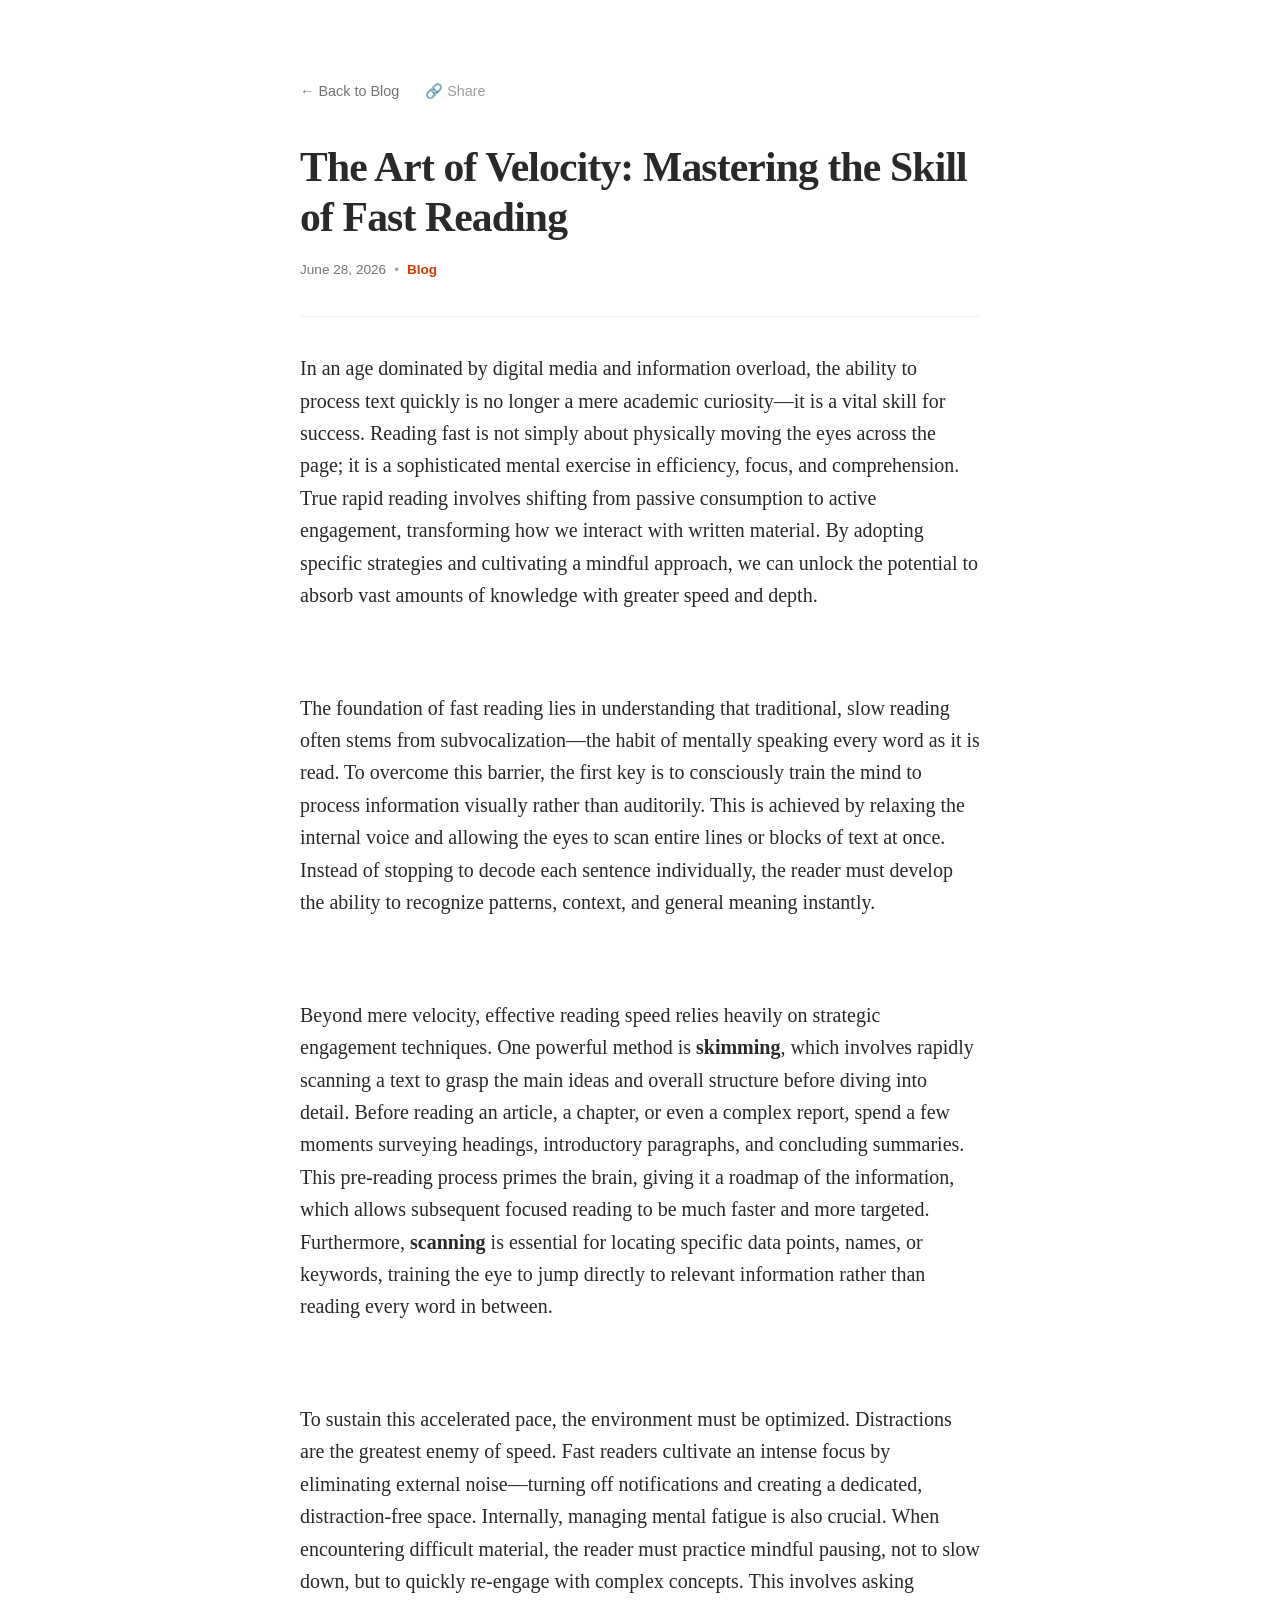
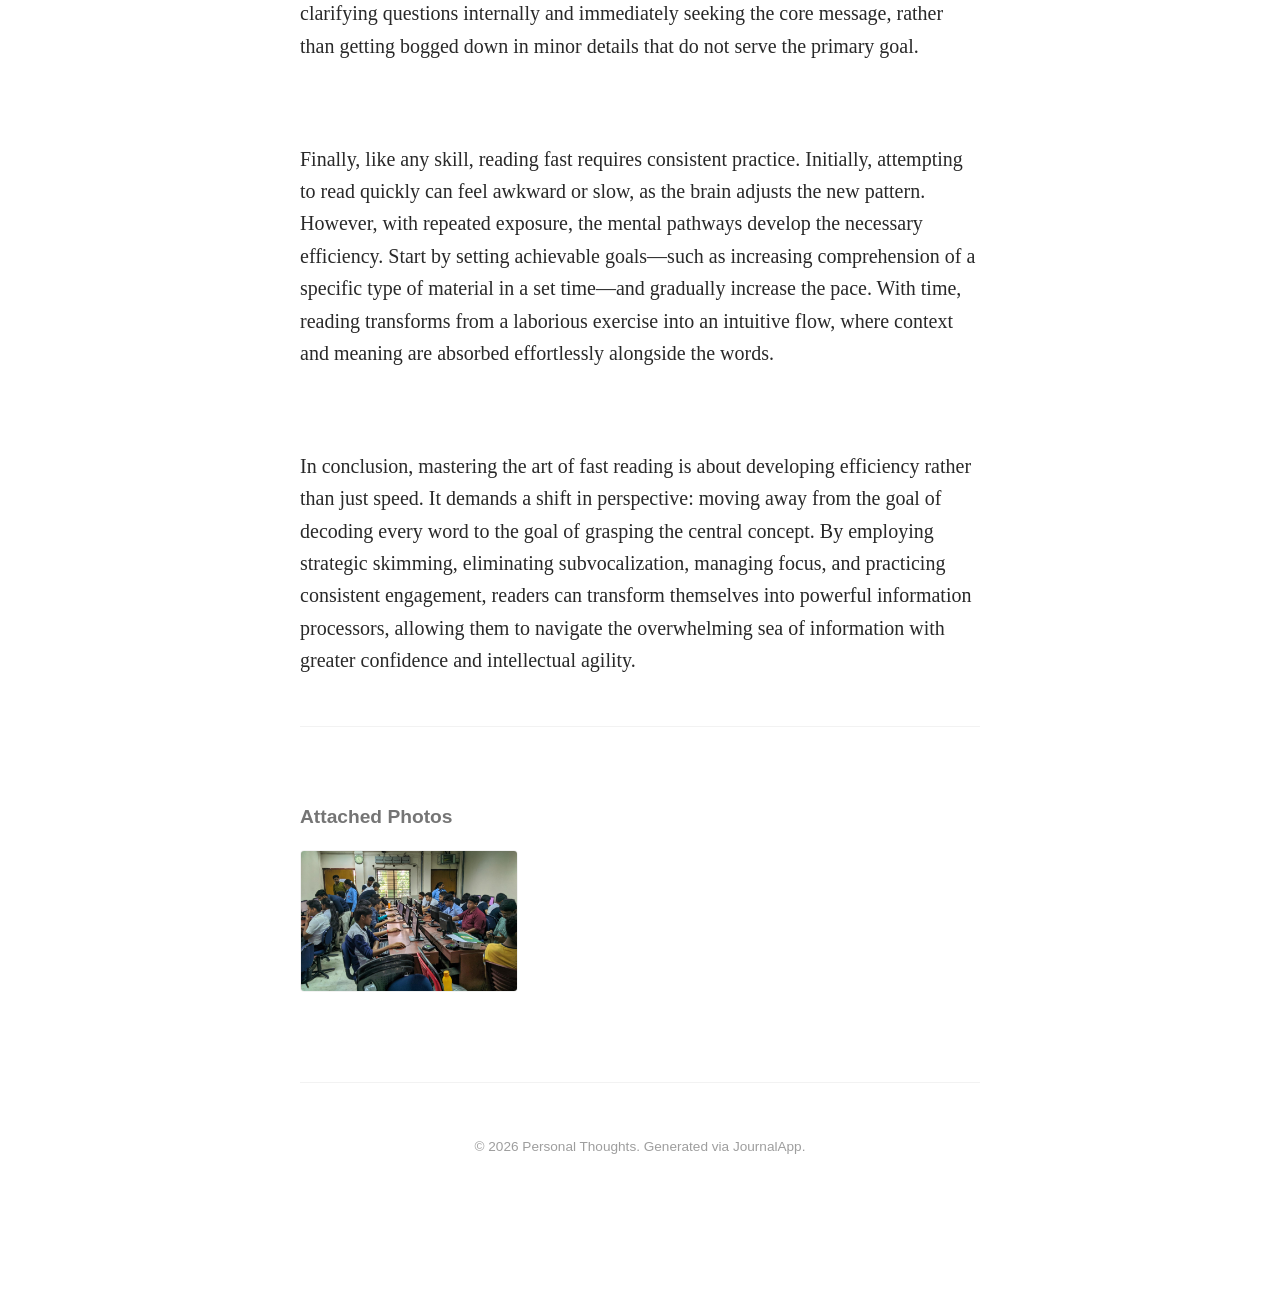
==== posts/post_77d153b5-5b8a-4fb1-9ad9-bec341f481f5.html @ a7e391b9 "Publish static file posts/post_77d153b5-5b8a-4fb1-9ad9-bec341f481f5.html via JournalApp" ====
<!DOCTYPE html>
<html lang="en">
<head>
    <meta charset="utf-8">
    <meta name="viewport" content="width=device-width, initial-scale=1.0">
    <title>The Art of Velocity: Mastering the Skill of Fast Reading - Personal Thoughts</title>
    <link rel="preconnect" href="https://fonts.googleapis.com">
    <link rel="preconnect" href="https://fonts.gstatic.com" crossorigin>
    <link href="https://fonts.googleapis.com/css2?family=Playfair+Display:ital,wght@0,400..900;1,400..900&family=Plus+Jakarta+Sans:ital,wght@0,200..800;1,200..800&display=swap" rel="stylesheet">
    <link rel="stylesheet" href="../style.css">
</head>
<body>
    <div class="nav-back">
        <a href="../index.html">← Back to Blog</a>
        <button class="share-btn" onclick="copyShareLink()" style="margin-left: 20px; background: none; border: none; color: var(--text-muted); cursor: pointer; font-size: 0.9rem;">🔗 Share</button>
    </div>

    <article class="post-detail">
        
        
        <header class="post-header">
            <h1 class="post-title-detail">The Art of Velocity: Mastering the Skill of Fast Reading</h1>
            <div class="post-meta">
                <span class="post-date">June 28, 2026</span>
                <span class="post-divider">•</span>
                <span class="post-category" style="color: #D83B01; font-weight: 600;">Blog</span>
                
            </div>
        </header>

        <section class="post-content">
            <p>In an age dominated by digital media and information overload, the ability to process text quickly is no longer a mere academic curiosity—it is a vital skill for success. Reading fast is not simply about physically moving the eyes across the page; it is a sophisticated mental exercise in efficiency, focus, and comprehension. True rapid reading involves shifting from passive consumption to active engagement, transforming how we interact with written material. By adopting specific strategies and cultivating a mindful approach, we can unlock the potential to absorb vast amounts of knowledge with greater speed and depth.</p><br><p>The foundation of fast reading lies in understanding that traditional, slow reading often stems from subvocalization—the habit of mentally speaking every word as it is read. To overcome this barrier, the first key is to consciously train the mind to process information visually rather than auditorily. This is achieved by relaxing the internal voice and allowing the eyes to scan entire lines or blocks of text at once. Instead of stopping to decode each sentence individually, the reader must develop the ability to recognize patterns, context, and general meaning instantly.</p><br><p>Beyond mere velocity, effective reading speed relies heavily on strategic engagement techniques. One powerful method is <strong>skimming</strong>, which involves rapidly scanning a text to grasp the main ideas and overall structure before diving into detail. Before reading an article, a chapter, or even a complex report, spend a few moments surveying headings, introductory paragraphs, and concluding summaries. This pre-reading process primes the brain, giving it a roadmap of the information, which allows subsequent focused reading to be much faster and more targeted. Furthermore, <strong>scanning</strong> is essential for locating specific data points, names, or keywords, training the eye to jump directly to relevant information rather than reading every word in between.</p><br><p>To sustain this accelerated pace, the environment must be optimized. Distractions are the greatest enemy of speed. Fast readers cultivate an intense focus by eliminating external noise—turning off notifications and creating a dedicated, distraction-free space. Internally, managing mental fatigue is also crucial. When encountering difficult material, the reader must practice mindful pausing, not to slow down, but to quickly re-engage with complex concepts. This involves asking clarifying questions internally and immediately seeking the core message, rather than getting bogged down in minor details that do not serve the primary goal.</p><br><p>Finally, like any skill, reading fast requires consistent practice. Initially, attempting to read quickly can feel awkward or slow, as the brain adjusts the new pattern. However, with repeated exposure, the mental pathways develop the necessary efficiency. Start by setting achievable goals—such as increasing comprehension of a specific type of material in a set time—and gradually increase the pace. With time, reading transforms from a laborious exercise into an intuitive flow, where context and meaning are absorbed effortlessly alongside the words.</p><br><p>In conclusion, mastering the art of fast reading is about developing efficiency rather than just speed. It demands a shift in perspective: moving away from the goal of decoding every word to the goal of grasping the central concept. By employing strategic skimming, eliminating subvocalization, managing focus, and practicing consistent engagement, readers can transform themselves into powerful information processors, allowing them to navigate the overwhelming sea of information with greater confidence and intellectual agility.</p>
            <div class="post-gallery"><h3>Attached Photos</h3><div class="gallery-grid"><a href="../media/moment_77d153b5-5b8a-4fb1-9ad9-bec341f481f5_20260628135357.jpg" target="_blank"><img src="../media/moment_77d153b5-5b8a-4fb1-9ad9-bec341f481f5_20260628135357.jpg" alt="Attached photo"></a></div></div>
        </section>
    </article>

    <footer>
        <p>&copy; 2026 Personal Thoughts. Generated via JournalApp.</p>
    </footer>

    <script>
        function copyShareLink() {
            navigator.clipboard.writeText(window.location.href);
            alert('Link copied to clipboard!');
        }
    </script>
</body>
</html>
---- style.css ----
/* premium simple blog styles (Medium-like) */
:root {
    --bg-color: #ffffff;
    --text-primary: #292929;
    --text-secondary: #757575;
    --text-muted: #9e9e9e;
    --border-color: #f2f2f2;
    --link-color: #1a1a1a;
    --font-sans: -apple-system, BlinkMacSystemFont, "Segoe UI", Roboto, Helvetica, Arial, sans-serif;
    --font-serif: Charter, Georgia, Cambria, "Times New Roman", Times, serif;
}

@media (prefers-color-scheme: dark) {
    :root {
        --bg-color: #121212;
        --text-primary: #e6e6e6;
        --text-secondary: #a0a0a0;
        --text-muted: #707070;
        --border-color: #242424;
        --link-color: #ffffff;
    }
}

body {
    background-color: var(--bg-color);
    color: var(--text-primary);
    font-family: var(--font-sans);
    line-height: 1.62;
    max-width: 680px;
    margin: 0 auto;
    padding: 80px 20px;
    -webkit-font-smoothing: antialiased;
}

.blog-header {
    margin-bottom: 50px;
    border-bottom: 1px solid var(--border-color);
    padding-bottom: 30px;
}

.blog-title {
    font-family: var(--font-serif);
    font-size: 2.5rem;
    font-weight: 700;
    margin-bottom: 8px;
    letter-spacing: -0.02em;
    color: var(--text-primary);
}

.blog-description {
    color: var(--text-secondary);
    font-size: 1.1rem;
    font-family: var(--font-sans);
}

.posts-list {
    display: flex;
    flex-direction: column;
    gap: 40px;
}

.post-item {
    border-bottom: 1px solid var(--border-color);
    padding-bottom: 40px;
}

.post-item:last-child {
    border-bottom: none;
}

.post-meta {
    font-size: 0.85rem;
    color: var(--text-secondary);
    margin-bottom: 10px;
    display: flex;
    align-items: center;
    gap: 8px;
}

.post-divider {
    color: var(--text-muted);
}

.post-title {
    font-family: var(--font-serif);
    font-size: 1.5rem;
    font-weight: 700;
    line-height: 1.25;
    margin-bottom: 10px;
    letter-spacing: -0.01em;
}

.post-title a {
    color: var(--link-color);
    text-decoration: none;
}

.post-title a:hover {
    color: var(--text-primary);
}

.post-snippet {
    color: var(--text-secondary);
    font-size: 0.95rem;
    line-height: 1.5;
}

/* Detail page styling */
.nav-back {
    margin-bottom: 40px;
    display: flex;
    align-items: center;
}

.nav-back a {
    color: var(--text-secondary);
    text-decoration: none;
    font-size: 0.9rem;
}

.nav-back a:hover {
    color: var(--text-primary);
}

.post-detail {
    margin-bottom: 60px;
}

.post-header {
    margin-bottom: 35px;
    border-bottom: 1px solid var(--border-color);
    padding-bottom: 25px;
}

.post-title-detail {
    font-family: var(--font-serif);
    font-size: 2.6rem;
    line-height: 1.2;
    margin-bottom: 16px;
    font-weight: 700;
    letter-spacing: -0.02em;
}

.post-content {
    font-family: var(--font-serif);
    font-size: 1.25rem;
    line-height: 1.62;
    color: var(--text-primary);
}

.post-content p {
    margin-bottom: 28px;
}

.post-content h1, .post-content h2, .post-content h3 {
    font-family: var(--font-sans);
    color: var(--text-primary);
    margin: 48px 0 20px 0;
    font-weight: 700;
    line-height: 1.3;
}

.post-content h1 { font-size: 1.75rem; letter-spacing: -0.015em; }
.post-content h2 { font-size: 1.5rem; letter-spacing: -0.01em; }
.post-content h3 { font-size: 1.2rem; }

.post-content blockquote {
    border-left: 3px solid var(--text-primary);
    padding-left: 20px;
    margin: 32px 0;
    font-style: italic;
    color: var(--text-secondary);
    font-size: 1.3rem;
}

.post-content ul, .post-content ol {
    margin: 0 0 28px 24px;
    font-size: 1.15rem;
}

.post-content li {
    margin-bottom: 10px;
}

.post-content pre {
    background-color: #fafafa;
    border: 1px solid var(--border-color);
    padding: 18px;
    border-radius: 4px;
    overflow-x: auto;
    font-family: monospace;
    font-size: 0.9rem;
    margin-bottom: 28px;
}

@media (prefers-color-scheme: dark) {
    .post-content pre {
        background-color: #1a1a1a;
    }
}

.post-content hr {
    border: 0;
    height: 1px;
    background-color: var(--border-color);
    margin: 48px 0;
}

/* Footer style */
footer {
    border-top: 1px solid var(--border-color);
    padding: 40px 0;
    text-align: center;
    color: var(--text-muted);
    font-size: 0.85rem;
    margin-top: 80px;
}

.no-posts {
    text-align: center;
    padding: 50px;
    color: var(--text-secondary);
    font-size: 1rem;
    border: 1px dashed var(--border-color);
    border-radius: 6px;
}

/* Gallery styles */
.post-gallery {
    margin-top: 50px;
    border-top: 1px solid var(--border-color);
    padding-top: 30px;
}

.post-gallery h3 {
    font-family: var(--font-sans);
    font-size: 1.2rem;
    margin-bottom: 20px;
    color: var(--text-secondary);
}

.gallery-grid {
    display: grid;
    grid-template-columns: repeat(auto-fill, minmax(180px, 1fr));
    gap: 16px;
}

.gallery-grid img {
    width: 100%;
    height: 140px;
    object-fit: cover;
    border-radius: 4px;
    border: 1px solid var(--border-color);
    cursor: pointer;
    transition: opacity 0.2s ease;
}

.gallery-grid img:hover {
    opacity: 0.85;
}
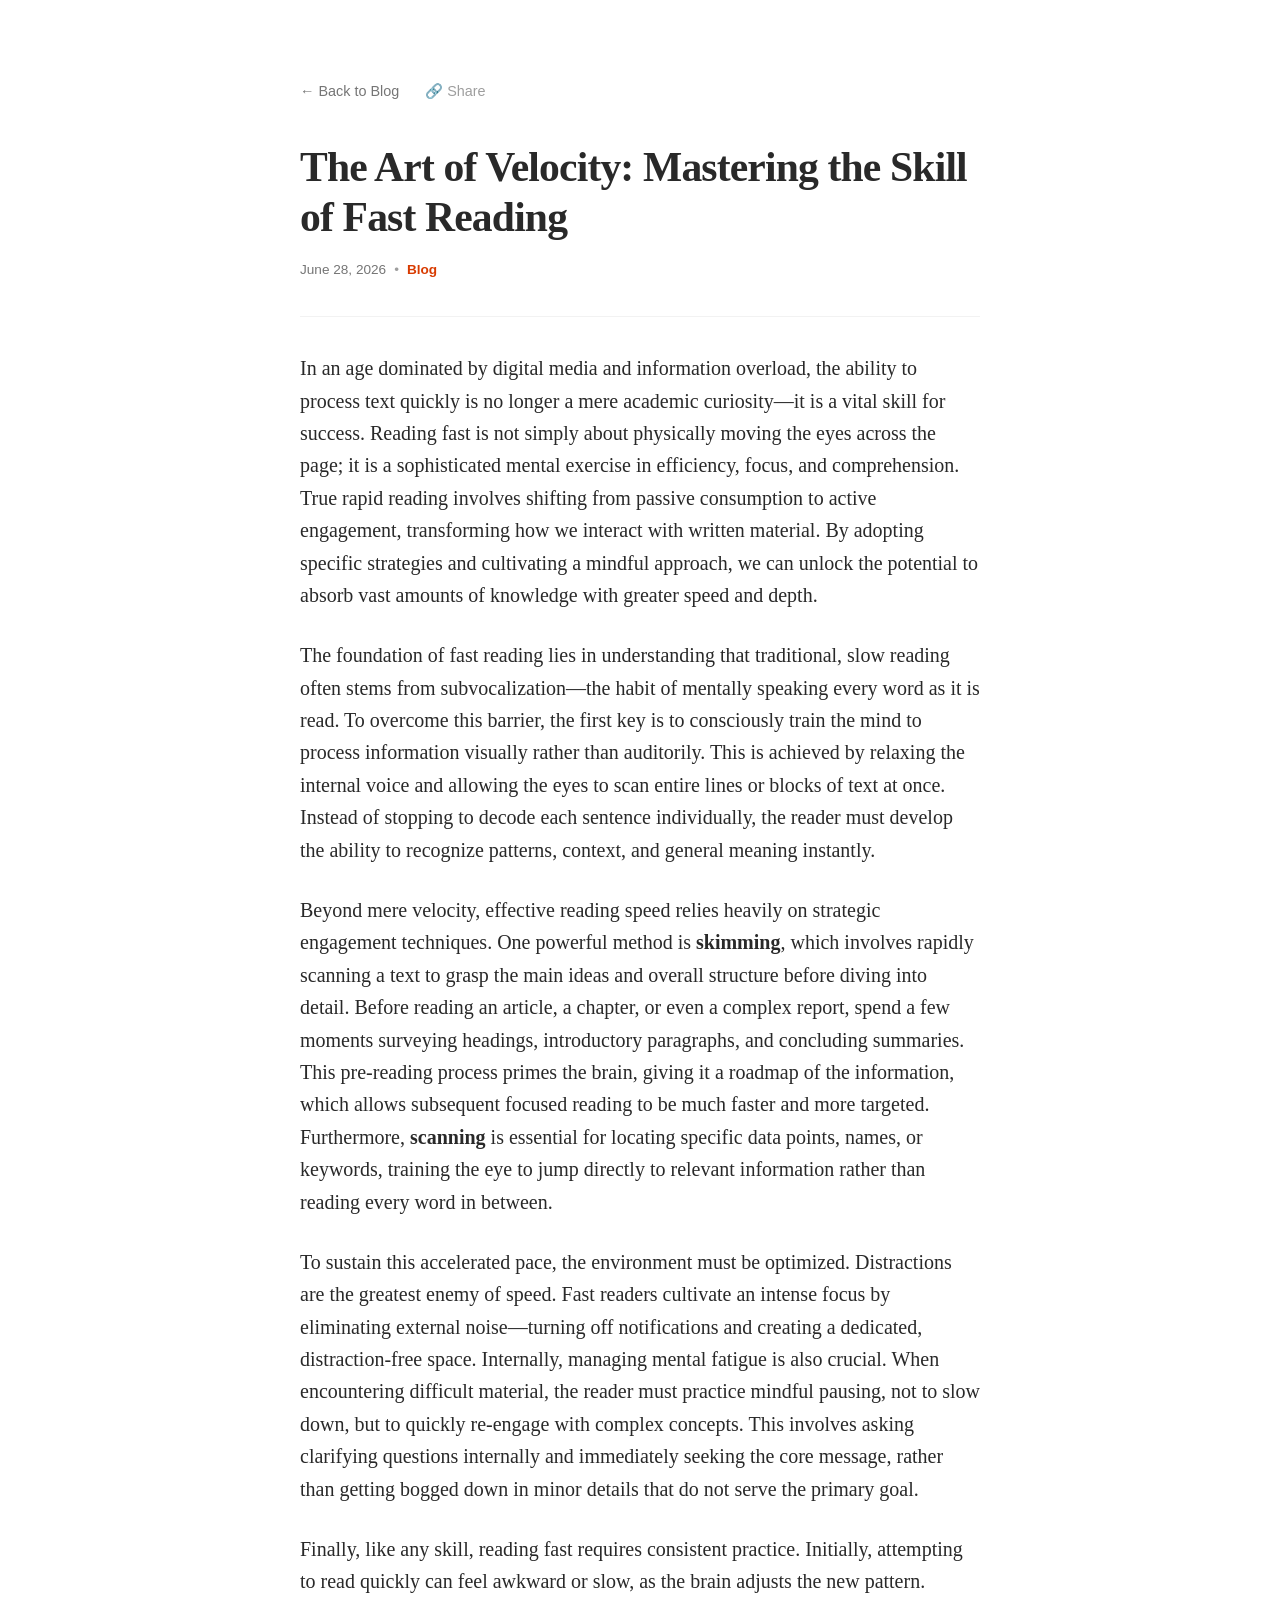
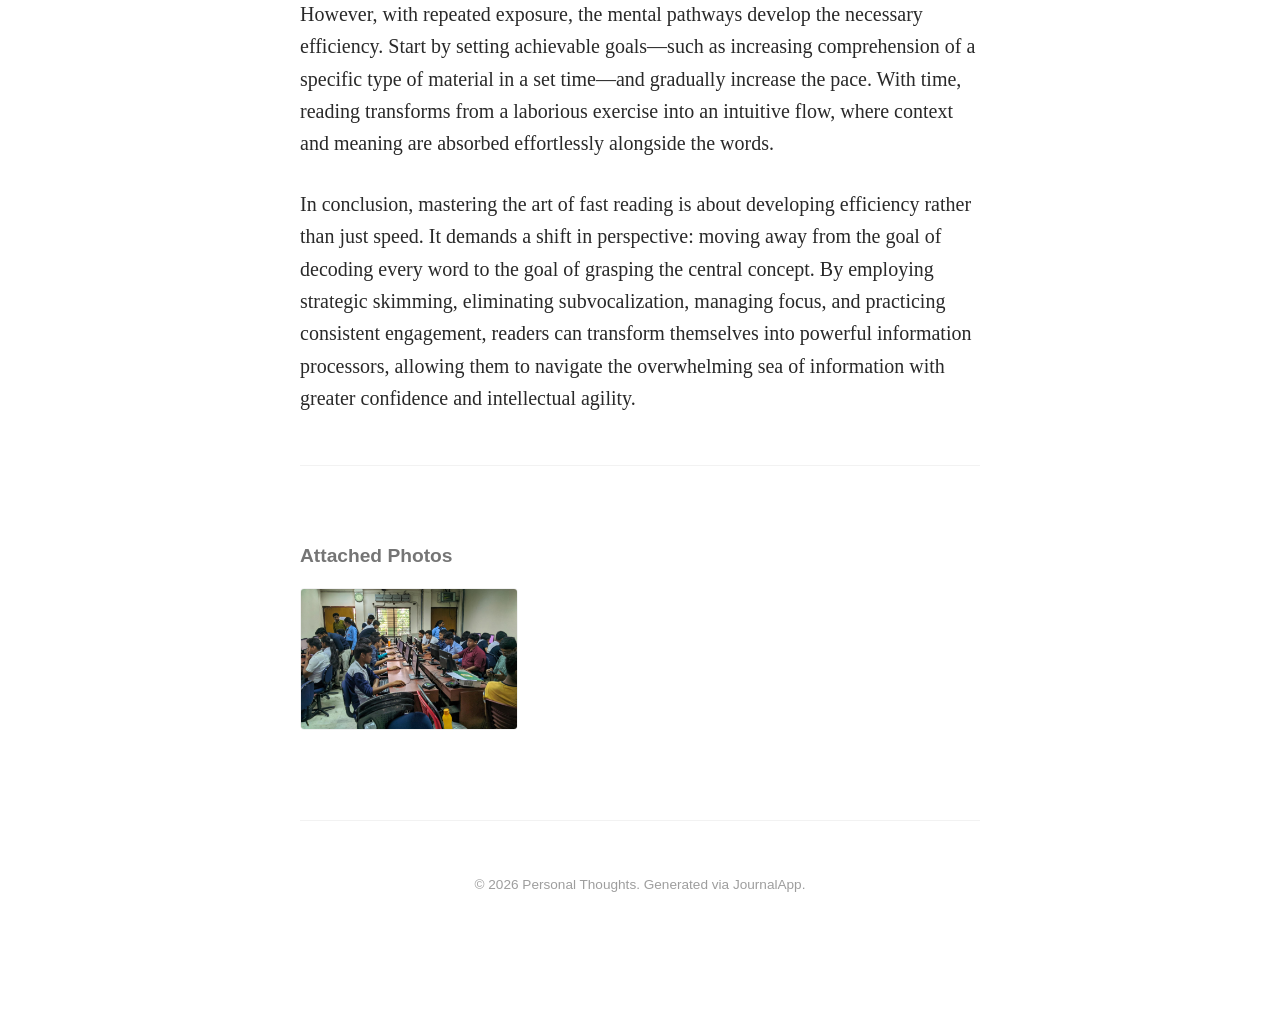
==== commit 3cfe2db9: "Publish static file posts/post_77d153b5-5b8a-4fb1-9ad9-bec341f481f5.html via JournalApp" ====
--- a/posts/post_77d153b5-5b8a-4fb1-9ad9-bec341f481f5.html
+++ b/posts/post_77d153b5-5b8a-4fb1-9ad9-bec341f481f5.html
@@ -29,7 +29,7 @@
         </header>
 
         <section class="post-content">
-            <p>In an age dominated by digital media and information overload, the ability to process text quickly is no longer a mere academic curiosity—it is a vital skill for success. Reading fast is not simply about physically moving the eyes across the page; it is a sophisticated mental exercise in efficiency, focus, and comprehension. True rapid reading involves shifting from passive consumption to active engagement, transforming how we interact with written material. By adopting specific strategies and cultivating a mindful approach, we can unlock the potential to absorb vast amounts of knowledge with greater speed and depth.</p><br><p>The foundation of fast reading lies in understanding that traditional, slow reading often stems from subvocalization—the habit of mentally speaking every word as it is read. To overcome this barrier, the first key is to consciously train the mind to process information visually rather than auditorily. This is achieved by relaxing the internal voice and allowing the eyes to scan entire lines or blocks of text at once. Instead of stopping to decode each sentence individually, the reader must develop the ability to recognize patterns, context, and general meaning instantly.</p><br><p>Beyond mere velocity, effective reading speed relies heavily on strategic engagement techniques. One powerful method is <strong>skimming</strong>, which involves rapidly scanning a text to grasp the main ideas and overall structure before diving into detail. Before reading an article, a chapter, or even a complex report, spend a few moments surveying headings, introductory paragraphs, and concluding summaries. This pre-reading process primes the brain, giving it a roadmap of the information, which allows subsequent focused reading to be much faster and more targeted. Furthermore, <strong>scanning</strong> is essential for locating specific data points, names, or keywords, training the eye to jump directly to relevant information rather than reading every word in between.</p><br><p>To sustain this accelerated pace, the environment must be optimized. Distractions are the greatest enemy of speed. Fast readers cultivate an intense focus by eliminating external noise—turning off notifications and creating a dedicated, distraction-free space. Internally, managing mental fatigue is also crucial. When encountering difficult material, the reader must practice mindful pausing, not to slow down, but to quickly re-engage with complex concepts. This involves asking clarifying questions internally and immediately seeking the core message, rather than getting bogged down in minor details that do not serve the primary goal.</p><br><p>Finally, like any skill, reading fast requires consistent practice. Initially, attempting to read quickly can feel awkward or slow, as the brain adjusts the new pattern. However, with repeated exposure, the mental pathways develop the necessary efficiency. Start by setting achievable goals—such as increasing comprehension of a specific type of material in a set time—and gradually increase the pace. With time, reading transforms from a laborious exercise into an intuitive flow, where context and meaning are absorbed effortlessly alongside the words.</p><br><p>In conclusion, mastering the art of fast reading is about developing efficiency rather than just speed. It demands a shift in perspective: moving away from the goal of decoding every word to the goal of grasping the central concept. By employing strategic skimming, eliminating subvocalization, managing focus, and practicing consistent engagement, readers can transform themselves into powerful information processors, allowing them to navigate the overwhelming sea of information with greater confidence and intellectual agility.</p>
+            <p>In an age dominated by digital media and information overload, the ability to process text quickly is no longer a mere academic curiosity—it is a vital skill for success. Reading fast is not simply about physically moving the eyes across the page; it is a sophisticated mental exercise in efficiency, focus, and comprehension. True rapid reading involves shifting from passive consumption to active engagement, transforming how we interact with written material. By adopting specific strategies and cultivating a mindful approach, we can unlock the potential to absorb vast amounts of knowledge with greater speed and depth.</p><p>The foundation of fast reading lies in understanding that traditional, slow reading often stems from subvocalization—the habit of mentally speaking every word as it is read. To overcome this barrier, the first key is to consciously train the mind to process information visually rather than auditorily. This is achieved by relaxing the internal voice and allowing the eyes to scan entire lines or blocks of text at once. Instead of stopping to decode each sentence individually, the reader must develop the ability to recognize patterns, context, and general meaning instantly.</p><p>Beyond mere velocity, effective reading speed relies heavily on strategic engagement techniques. One powerful method is <strong>skimming</strong>, which involves rapidly scanning a text to grasp the main ideas and overall structure before diving into detail. Before reading an article, a chapter, or even a complex report, spend a few moments surveying headings, introductory paragraphs, and concluding summaries. This pre-reading process primes the brain, giving it a roadmap of the information, which allows subsequent focused reading to be much faster and more targeted. Furthermore, <strong>scanning</strong> is essential for locating specific data points, names, or keywords, training the eye to jump directly to relevant information rather than reading every word in between.</p><p>To sustain this accelerated pace, the environment must be optimized. Distractions are the greatest enemy of speed. Fast readers cultivate an intense focus by eliminating external noise—turning off notifications and creating a dedicated, distraction-free space. Internally, managing mental fatigue is also crucial. When encountering difficult material, the reader must practice mindful pausing, not to slow down, but to quickly re-engage with complex concepts. This involves asking clarifying questions internally and immediately seeking the core message, rather than getting bogged down in minor details that do not serve the primary goal.</p><p>Finally, like any skill, reading fast requires consistent practice. Initially, attempting to read quickly can feel awkward or slow, as the brain adjusts the new pattern. However, with repeated exposure, the mental pathways develop the necessary efficiency. Start by setting achievable goals—such as increasing comprehension of a specific type of material in a set time—and gradually increase the pace. With time, reading transforms from a laborious exercise into an intuitive flow, where context and meaning are absorbed effortlessly alongside the words.</p><p>In conclusion, mastering the art of fast reading is about developing efficiency rather than just speed. It demands a shift in perspective: moving away from the goal of decoding every word to the goal of grasping the central concept. By employing strategic skimming, eliminating subvocalization, managing focus, and practicing consistent engagement, readers can transform themselves into powerful information processors, allowing them to navigate the overwhelming sea of information with greater confidence and intellectual agility.</p>
             <div class="post-gallery"><h3>Attached Photos</h3><div class="gallery-grid"><a href="../media/moment_77d153b5-5b8a-4fb1-9ad9-bec341f481f5_20260628135357.jpg" target="_blank"><img src="../media/moment_77d153b5-5b8a-4fb1-9ad9-bec341f481f5_20260628135357.jpg" alt="Attached photo"></a></div></div>
         </section>
     </article>
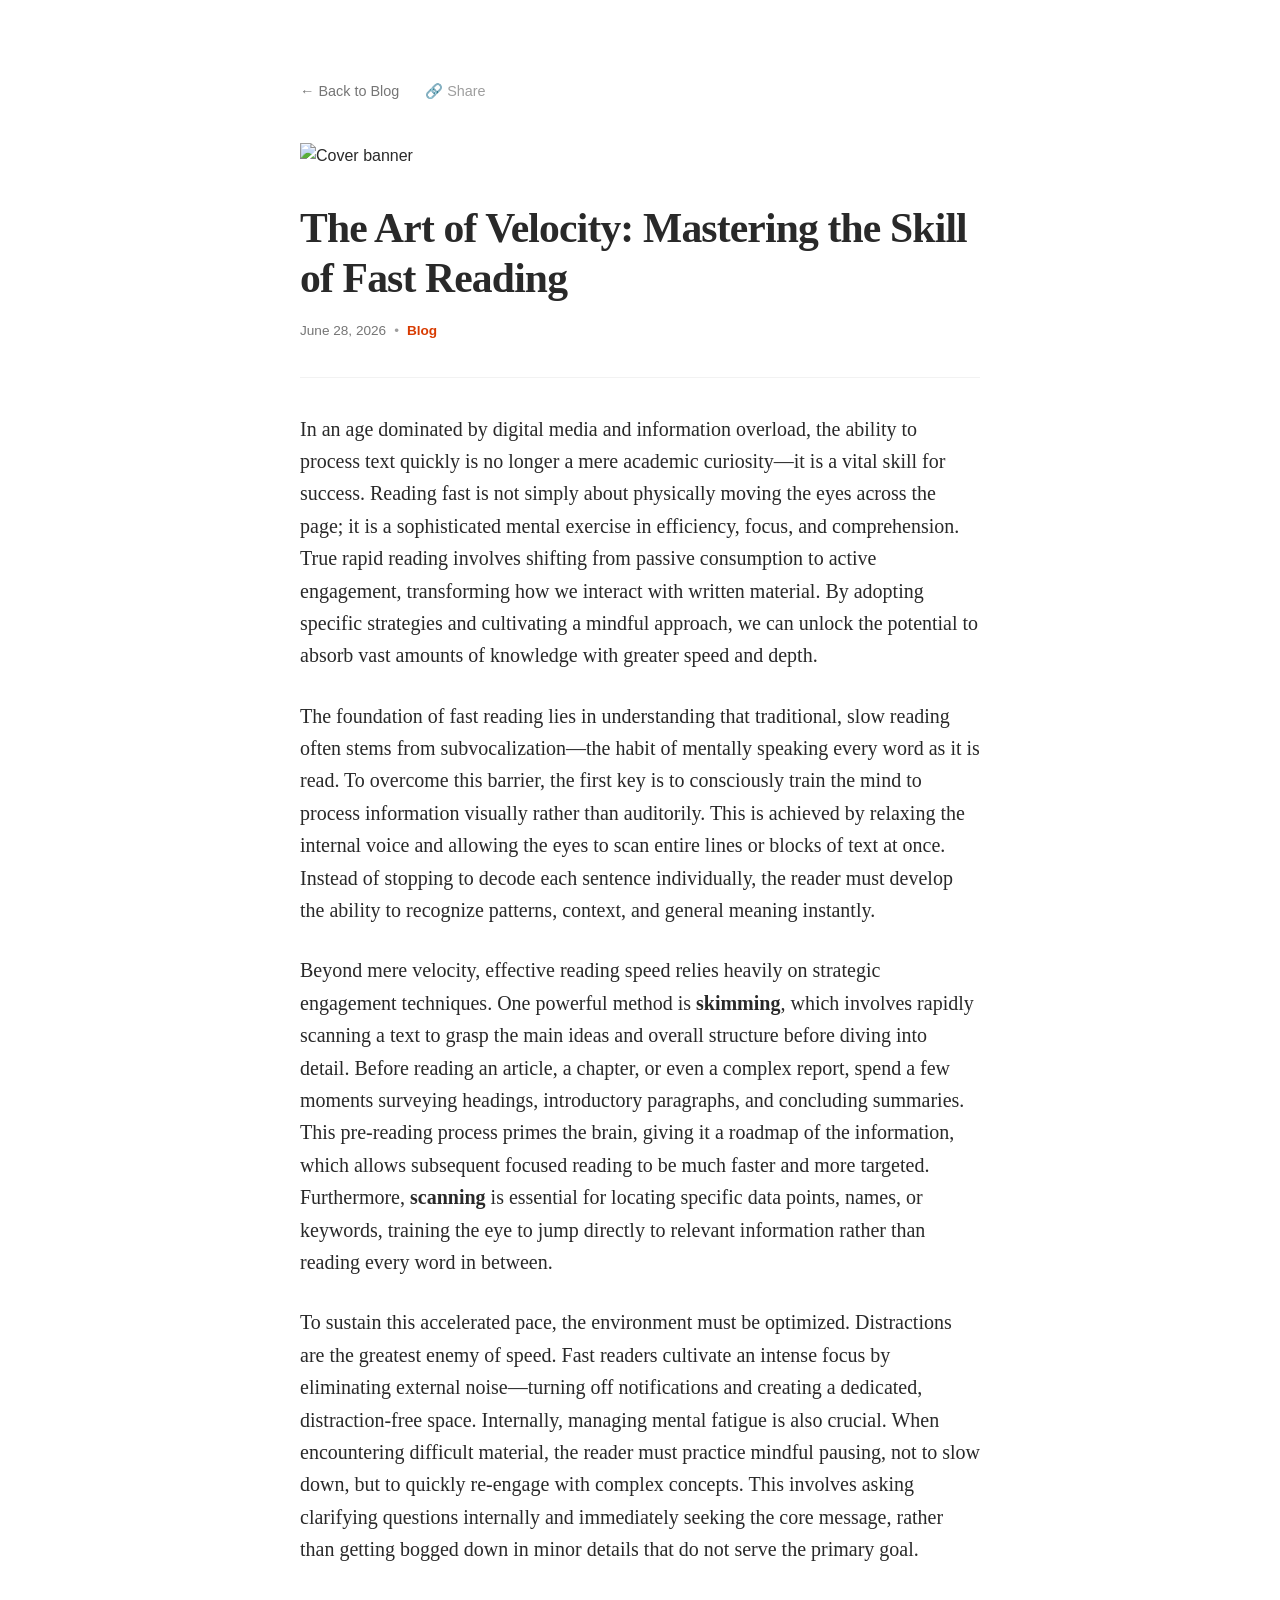
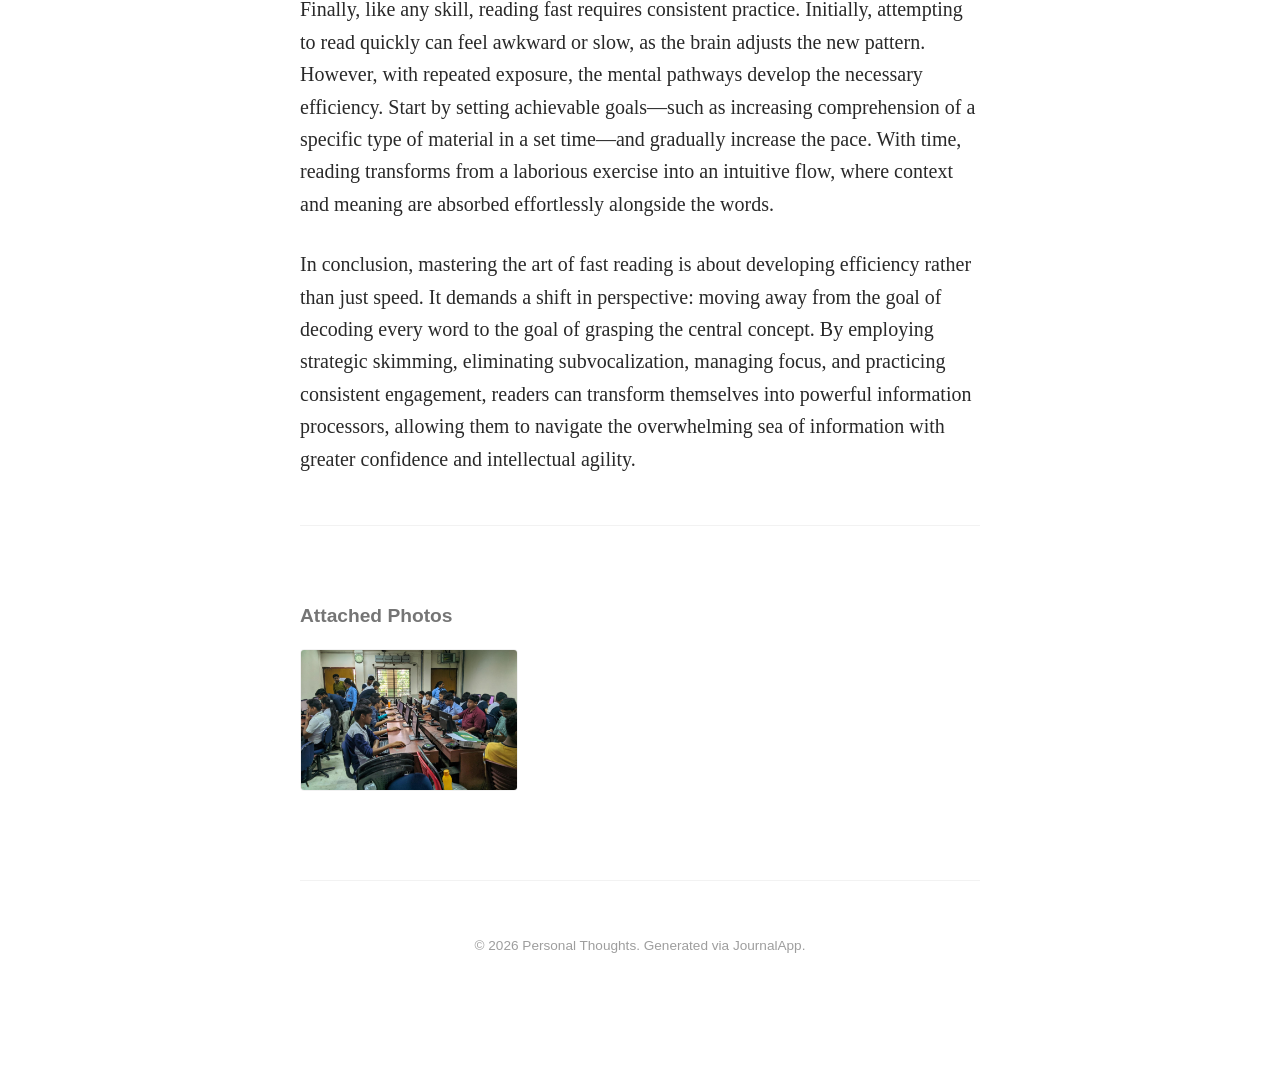
==== commit 7e495a2f: "Publish static file posts/post_77d153b5-5b8a-4fb1-9ad9-bec341f481f5.html via JournalApp" ====
--- a/posts/post_77d153b5-5b8a-4fb1-9ad9-bec341f481f5.html
+++ b/posts/post_77d153b5-5b8a-4fb1-9ad9-bec341f481f5.html
@@ -16,7 +16,7 @@
     </div>
 
     <article class="post-detail">
-        
+        <div class="cover-container"><img class="cover-img" src="https://picsum.photos/seed/77d153b5-5b8a-4fb1-9ad9-bec341f481f5/1200/600" alt="Cover banner"></div>
         
         <header class="post-header">
             <h1 class="post-title-detail">The Art of Velocity: Mastering the Skill of Fast Reading</h1>
--- a/style.css
+++ b/style.css
@@ -62,6 +62,11 @@
 .post-item {
     border-bottom: 1px solid var(--border-color);
     padding-bottom: 40px;
+    transition: transform 0.2s ease, opacity 0.2s ease;
+}
+
+.post-item:hover {
+    opacity: 0.85;
 }
 
 .post-item:last-child {
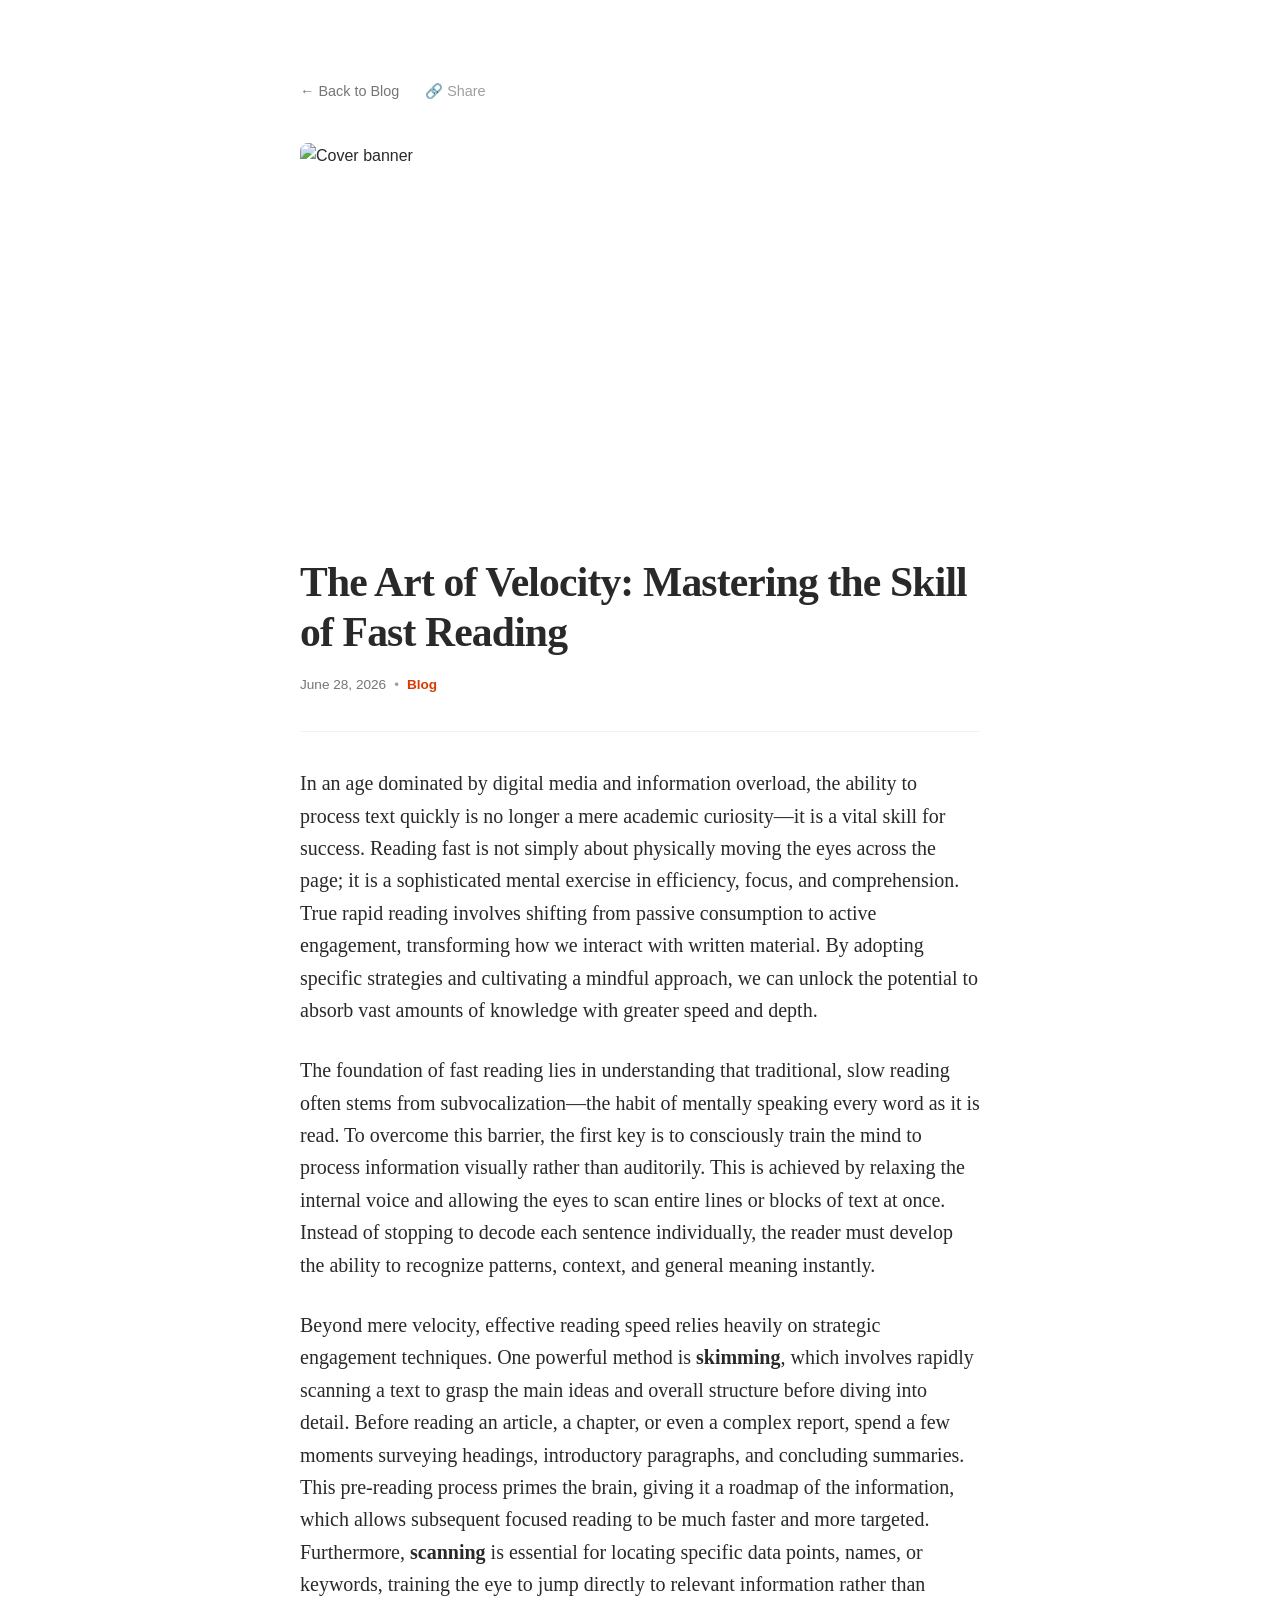
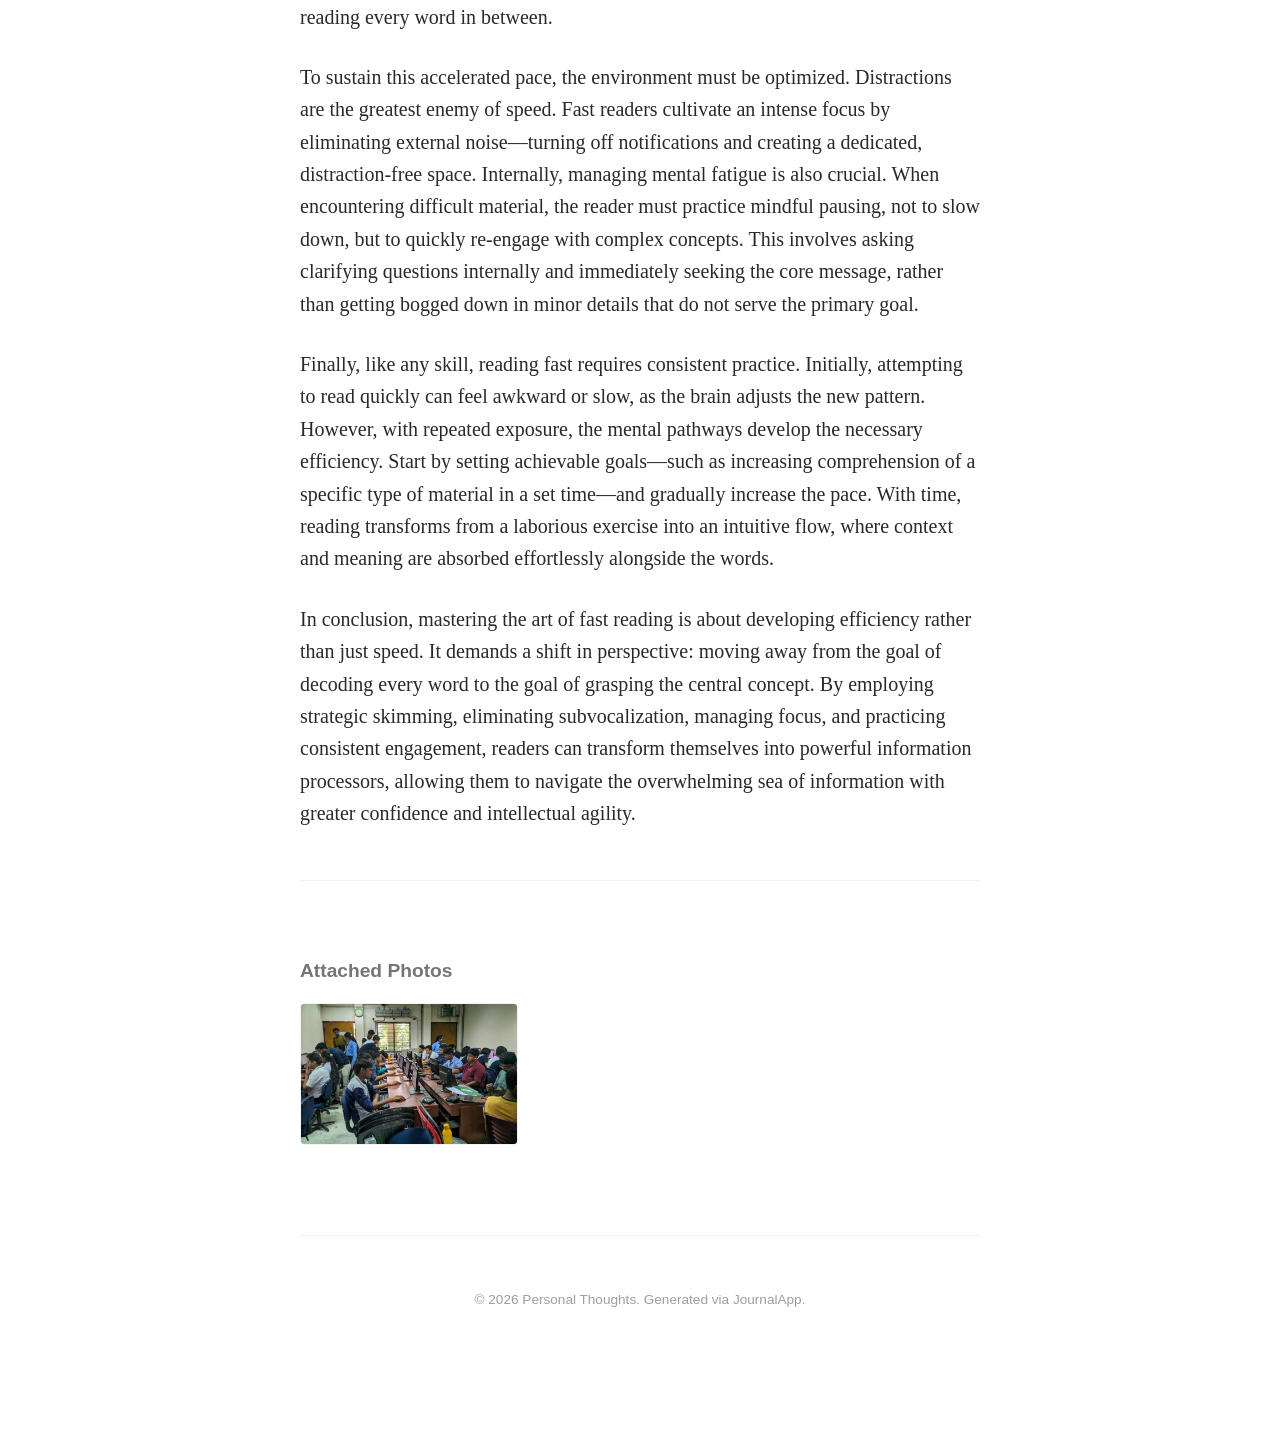
==== commit ca7d8de7: "Publish static file posts/post_77d153b5-5b8a-4fb1-9ad9-bec341f481f5.html via JournalApp" ====
--- a/posts/post_77d153b5-5b8a-4fb1-9ad9-bec341f481f5.html
+++ b/posts/post_77d153b5-5b8a-4fb1-9ad9-bec341f481f5.html
@@ -30,7 +30,7 @@
 
         <section class="post-content">
             <p>In an age dominated by digital media and information overload, the ability to process text quickly is no longer a mere academic curiosity—it is a vital skill for success. Reading fast is not simply about physically moving the eyes across the page; it is a sophisticated mental exercise in efficiency, focus, and comprehension. True rapid reading involves shifting from passive consumption to active engagement, transforming how we interact with written material. By adopting specific strategies and cultivating a mindful approach, we can unlock the potential to absorb vast amounts of knowledge with greater speed and depth.</p><p>The foundation of fast reading lies in understanding that traditional, slow reading often stems from subvocalization—the habit of mentally speaking every word as it is read. To overcome this barrier, the first key is to consciously train the mind to process information visually rather than auditorily. This is achieved by relaxing the internal voice and allowing the eyes to scan entire lines or blocks of text at once. Instead of stopping to decode each sentence individually, the reader must develop the ability to recognize patterns, context, and general meaning instantly.</p><p>Beyond mere velocity, effective reading speed relies heavily on strategic engagement techniques. One powerful method is <strong>skimming</strong>, which involves rapidly scanning a text to grasp the main ideas and overall structure before diving into detail. Before reading an article, a chapter, or even a complex report, spend a few moments surveying headings, introductory paragraphs, and concluding summaries. This pre-reading process primes the brain, giving it a roadmap of the information, which allows subsequent focused reading to be much faster and more targeted. Furthermore, <strong>scanning</strong> is essential for locating specific data points, names, or keywords, training the eye to jump directly to relevant information rather than reading every word in between.</p><p>To sustain this accelerated pace, the environment must be optimized. Distractions are the greatest enemy of speed. Fast readers cultivate an intense focus by eliminating external noise—turning off notifications and creating a dedicated, distraction-free space. Internally, managing mental fatigue is also crucial. When encountering difficult material, the reader must practice mindful pausing, not to slow down, but to quickly re-engage with complex concepts. This involves asking clarifying questions internally and immediately seeking the core message, rather than getting bogged down in minor details that do not serve the primary goal.</p><p>Finally, like any skill, reading fast requires consistent practice. Initially, attempting to read quickly can feel awkward or slow, as the brain adjusts the new pattern. However, with repeated exposure, the mental pathways develop the necessary efficiency. Start by setting achievable goals—such as increasing comprehension of a specific type of material in a set time—and gradually increase the pace. With time, reading transforms from a laborious exercise into an intuitive flow, where context and meaning are absorbed effortlessly alongside the words.</p><p>In conclusion, mastering the art of fast reading is about developing efficiency rather than just speed. It demands a shift in perspective: moving away from the goal of decoding every word to the goal of grasping the central concept. By employing strategic skimming, eliminating subvocalization, managing focus, and practicing consistent engagement, readers can transform themselves into powerful information processors, allowing them to navigate the overwhelming sea of information with greater confidence and intellectual agility.</p>
-            <div class="post-gallery"><h3>Attached Photos</h3><div class="gallery-grid"><a href="../media/moment_77d153b5-5b8a-4fb1-9ad9-bec341f481f5_20260628135357.jpg" target="_blank"><img src="../media/moment_77d153b5-5b8a-4fb1-9ad9-bec341f481f5_20260628135357.jpg" alt="Attached photo"></a></div></div>
+            <div class="post-gallery"><h3>Attached Photos</h3><div class="gallery-grid"><a href="javascript:void(0)" onclick="openLightbox('../media/moment_77d153b5-5b8a-4fb1-9ad9-bec341f481f5_20260628135357.jpg')"><img src="../media/moment_77d153b5-5b8a-4fb1-9ad9-bec341f481f5_20260628135357.jpg" alt="Attached photo"></a></div></div>
         </section>
     </article>
 
@@ -38,11 +38,35 @@
         <p>&copy; 2026 Personal Thoughts. Generated via JournalApp.</p>
     </footer>
 
+    <!-- Overlay Lightbox Container -->
+    <div id="lightbox" onclick="closeLightbox()" style="display: none; position: fixed; z-index: 9999; top: 0; left: 0; width: 100%; height: 100%; background: rgba(0,0,0,0.85); align-items: center; justify-content: center; opacity: 0; transition: opacity 0.25s ease; cursor: pointer;">
+        <img id="lightbox-img" src="" style="max-width: 90%; max-height: 90%; object-fit: contain; border-radius: 4px; box-shadow: 0 8px 32px rgba(0,0,0,0.5); transform: scale(0.95); transition: transform 0.25s ease;" alt="Enlarged photo">
+    </div>
+
     <script>
         function copyShareLink() {
             navigator.clipboard.writeText(window.location.href);
             alert('Link copied to clipboard!');
         }
+        function openLightbox(url) {
+            const lightbox = document.getElementById('lightbox');
+            const img = document.getElementById('lightbox-img');
+            img.src = url;
+            lightbox.style.display = 'flex';
+            setTimeout(() => {
+                lightbox.style.opacity = '1';
+                img.style.transform = 'scale(1)';
+            }, 10);
+        }
+        function closeLightbox() {
+            const lightbox = document.getElementById('lightbox');
+            const img = document.getElementById('lightbox-img');
+            lightbox.style.opacity = '0';
+            img.style.transform = 'scale(0.95)';
+            setTimeout(() => {
+                lightbox.style.display = 'none';
+            }, 250);
+        }
     </script>
 </body>
 </html>
--- a/style.css
+++ b/style.css
@@ -111,6 +111,20 @@
 }
 
 /* Detail page styling */
+.cover-container {
+    width: 100%;
+    margin-bottom: 35px;
+    border-radius: 8px;
+    overflow: hidden;
+}
+
+.cover-img {
+    width: 100%;
+    height: 380px;
+    object-fit: cover;
+    display: block;
+}
+
 .nav-back {
     margin-bottom: 40px;
     display: flex;
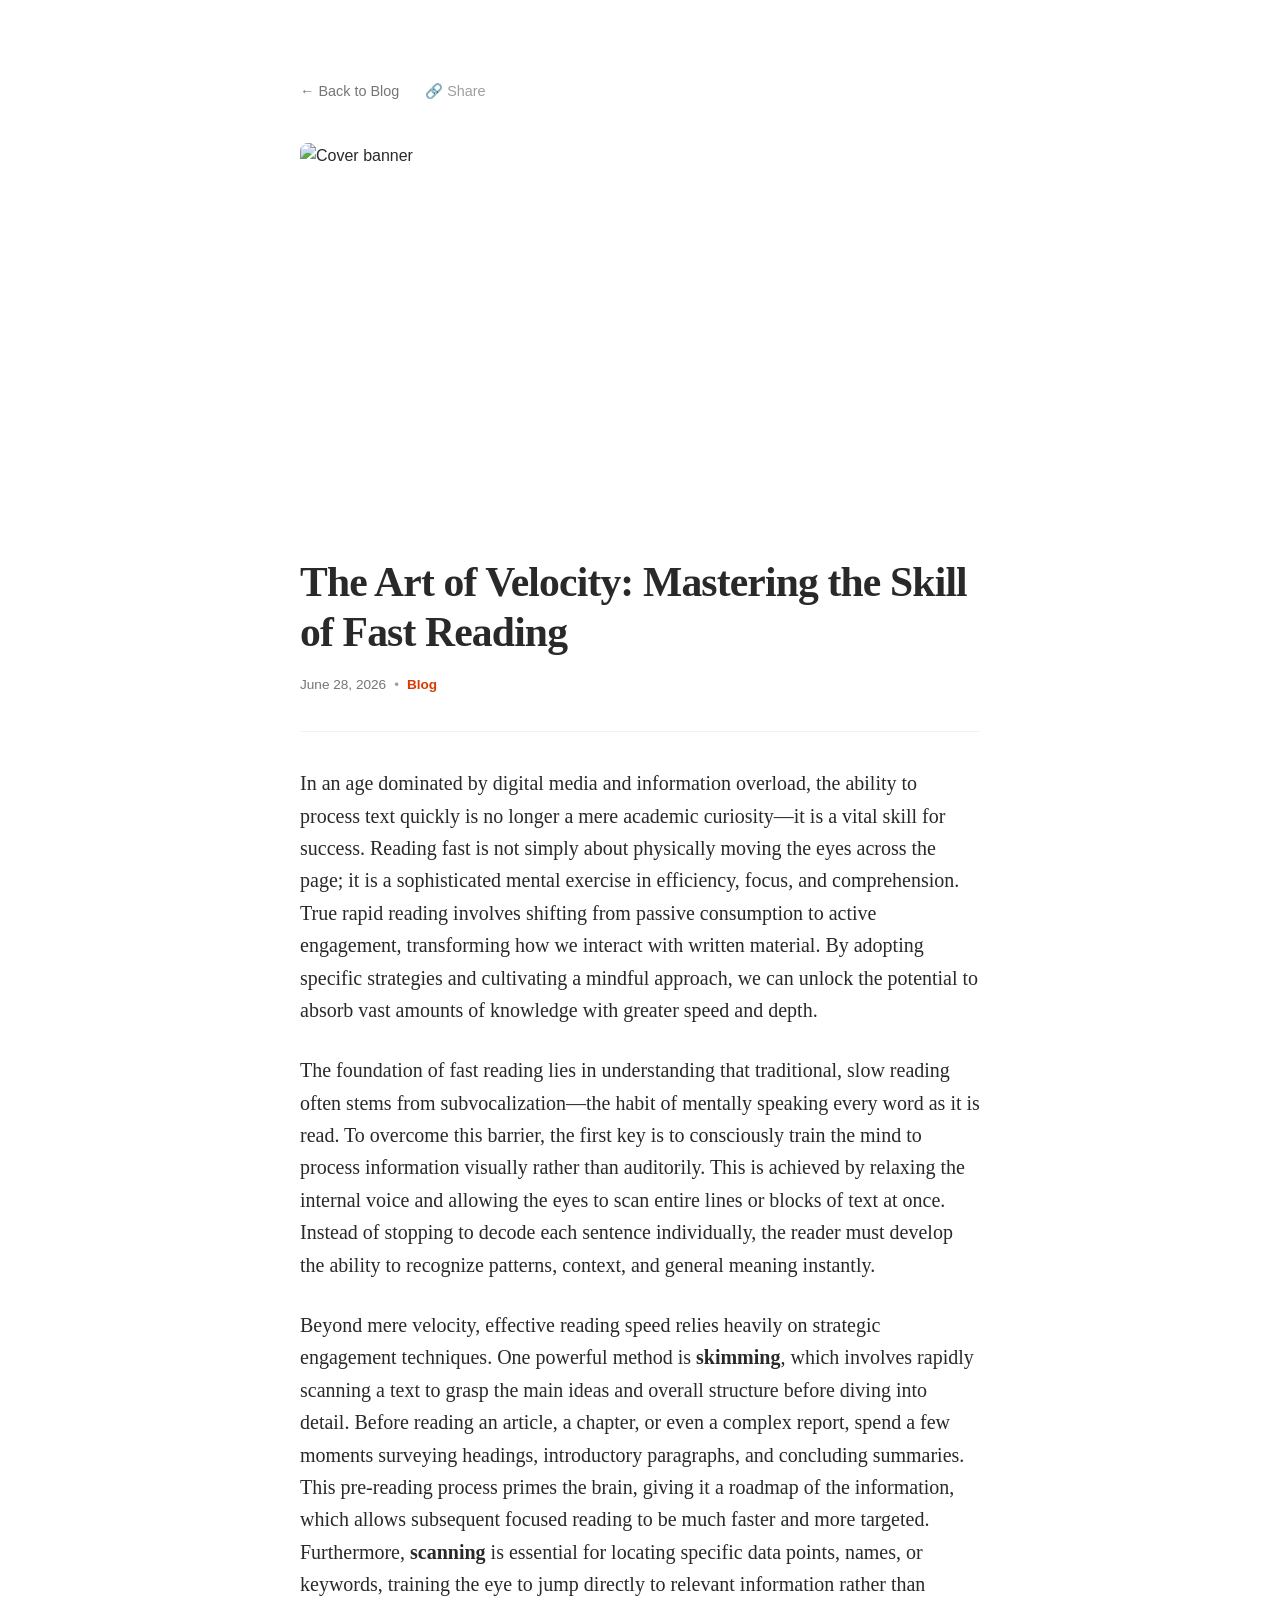
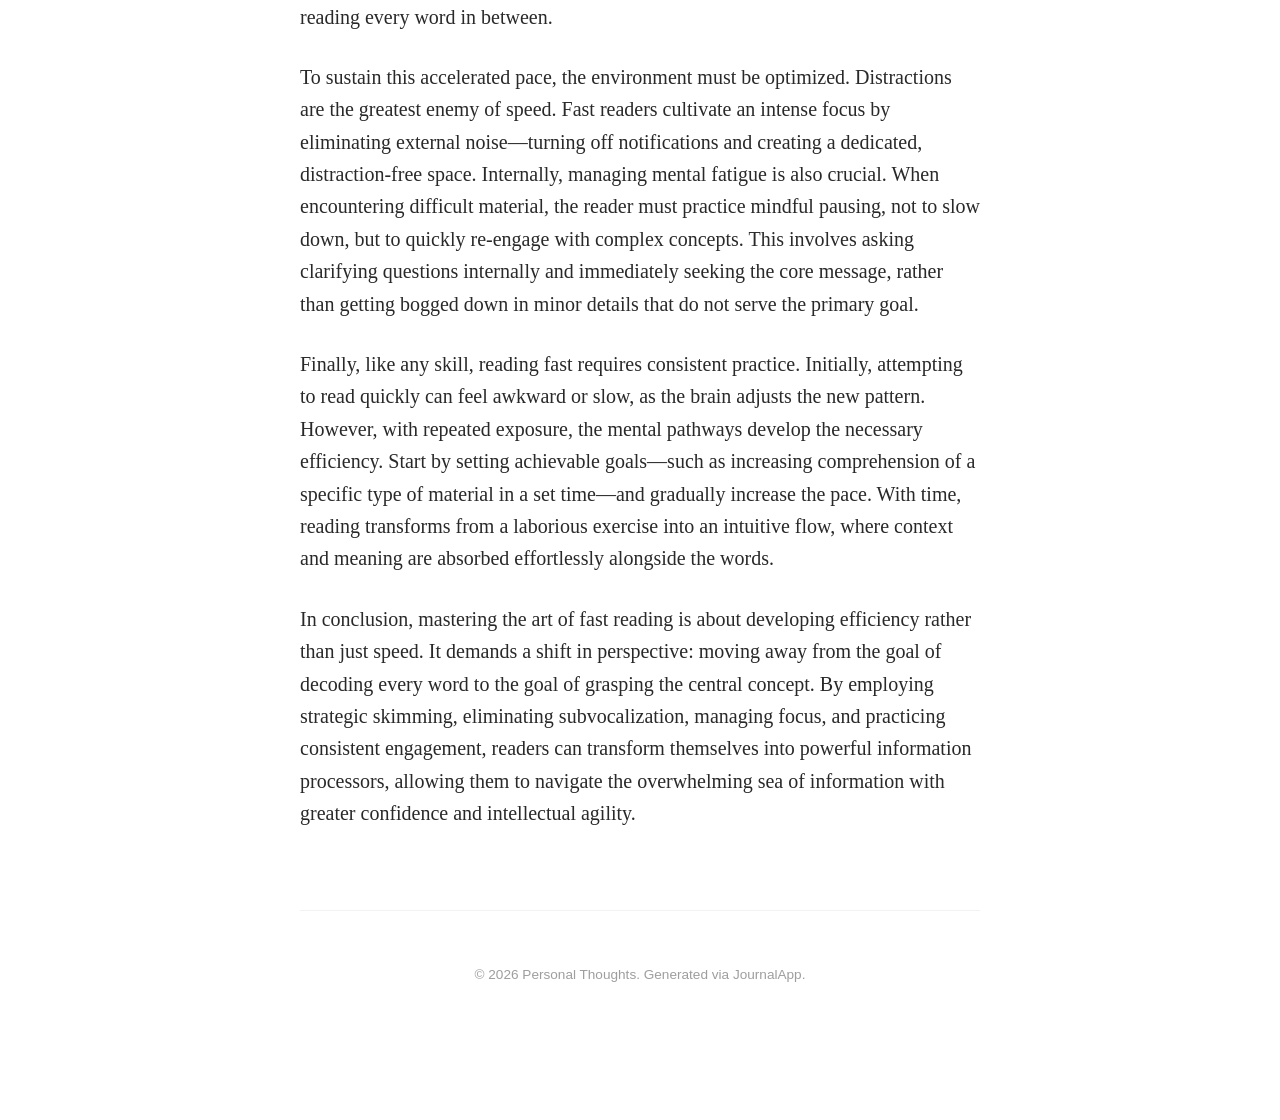
==== commit e786ee76: "Publish static file posts/post_77d153b5-5b8a-4fb1-9ad9-bec341f481f5.html via JournalApp" ====
--- a/posts/post_77d153b5-5b8a-4fb1-9ad9-bec341f481f5.html
+++ b/posts/post_77d153b5-5b8a-4fb1-9ad9-bec341f481f5.html
@@ -30,7 +30,7 @@
 
         <section class="post-content">
             <p>In an age dominated by digital media and information overload, the ability to process text quickly is no longer a mere academic curiosity—it is a vital skill for success. Reading fast is not simply about physically moving the eyes across the page; it is a sophisticated mental exercise in efficiency, focus, and comprehension. True rapid reading involves shifting from passive consumption to active engagement, transforming how we interact with written material. By adopting specific strategies and cultivating a mindful approach, we can unlock the potential to absorb vast amounts of knowledge with greater speed and depth.</p><p>The foundation of fast reading lies in understanding that traditional, slow reading often stems from subvocalization—the habit of mentally speaking every word as it is read. To overcome this barrier, the first key is to consciously train the mind to process information visually rather than auditorily. This is achieved by relaxing the internal voice and allowing the eyes to scan entire lines or blocks of text at once. Instead of stopping to decode each sentence individually, the reader must develop the ability to recognize patterns, context, and general meaning instantly.</p><p>Beyond mere velocity, effective reading speed relies heavily on strategic engagement techniques. One powerful method is <strong>skimming</strong>, which involves rapidly scanning a text to grasp the main ideas and overall structure before diving into detail. Before reading an article, a chapter, or even a complex report, spend a few moments surveying headings, introductory paragraphs, and concluding summaries. This pre-reading process primes the brain, giving it a roadmap of the information, which allows subsequent focused reading to be much faster and more targeted. Furthermore, <strong>scanning</strong> is essential for locating specific data points, names, or keywords, training the eye to jump directly to relevant information rather than reading every word in between.</p><p>To sustain this accelerated pace, the environment must be optimized. Distractions are the greatest enemy of speed. Fast readers cultivate an intense focus by eliminating external noise—turning off notifications and creating a dedicated, distraction-free space. Internally, managing mental fatigue is also crucial. When encountering difficult material, the reader must practice mindful pausing, not to slow down, but to quickly re-engage with complex concepts. This involves asking clarifying questions internally and immediately seeking the core message, rather than getting bogged down in minor details that do not serve the primary goal.</p><p>Finally, like any skill, reading fast requires consistent practice. Initially, attempting to read quickly can feel awkward or slow, as the brain adjusts the new pattern. However, with repeated exposure, the mental pathways develop the necessary efficiency. Start by setting achievable goals—such as increasing comprehension of a specific type of material in a set time—and gradually increase the pace. With time, reading transforms from a laborious exercise into an intuitive flow, where context and meaning are absorbed effortlessly alongside the words.</p><p>In conclusion, mastering the art of fast reading is about developing efficiency rather than just speed. It demands a shift in perspective: moving away from the goal of decoding every word to the goal of grasping the central concept. By employing strategic skimming, eliminating subvocalization, managing focus, and practicing consistent engagement, readers can transform themselves into powerful information processors, allowing them to navigate the overwhelming sea of information with greater confidence and intellectual agility.</p>
-            <div class="post-gallery"><h3>Attached Photos</h3><div class="gallery-grid"><a href="javascript:void(0)" onclick="openLightbox('../media/moment_77d153b5-5b8a-4fb1-9ad9-bec341f481f5_20260628135357.jpg')"><img src="../media/moment_77d153b5-5b8a-4fb1-9ad9-bec341f481f5_20260628135357.jpg" alt="Attached photo"></a></div></div>
+            
         </section>
     </article>
 
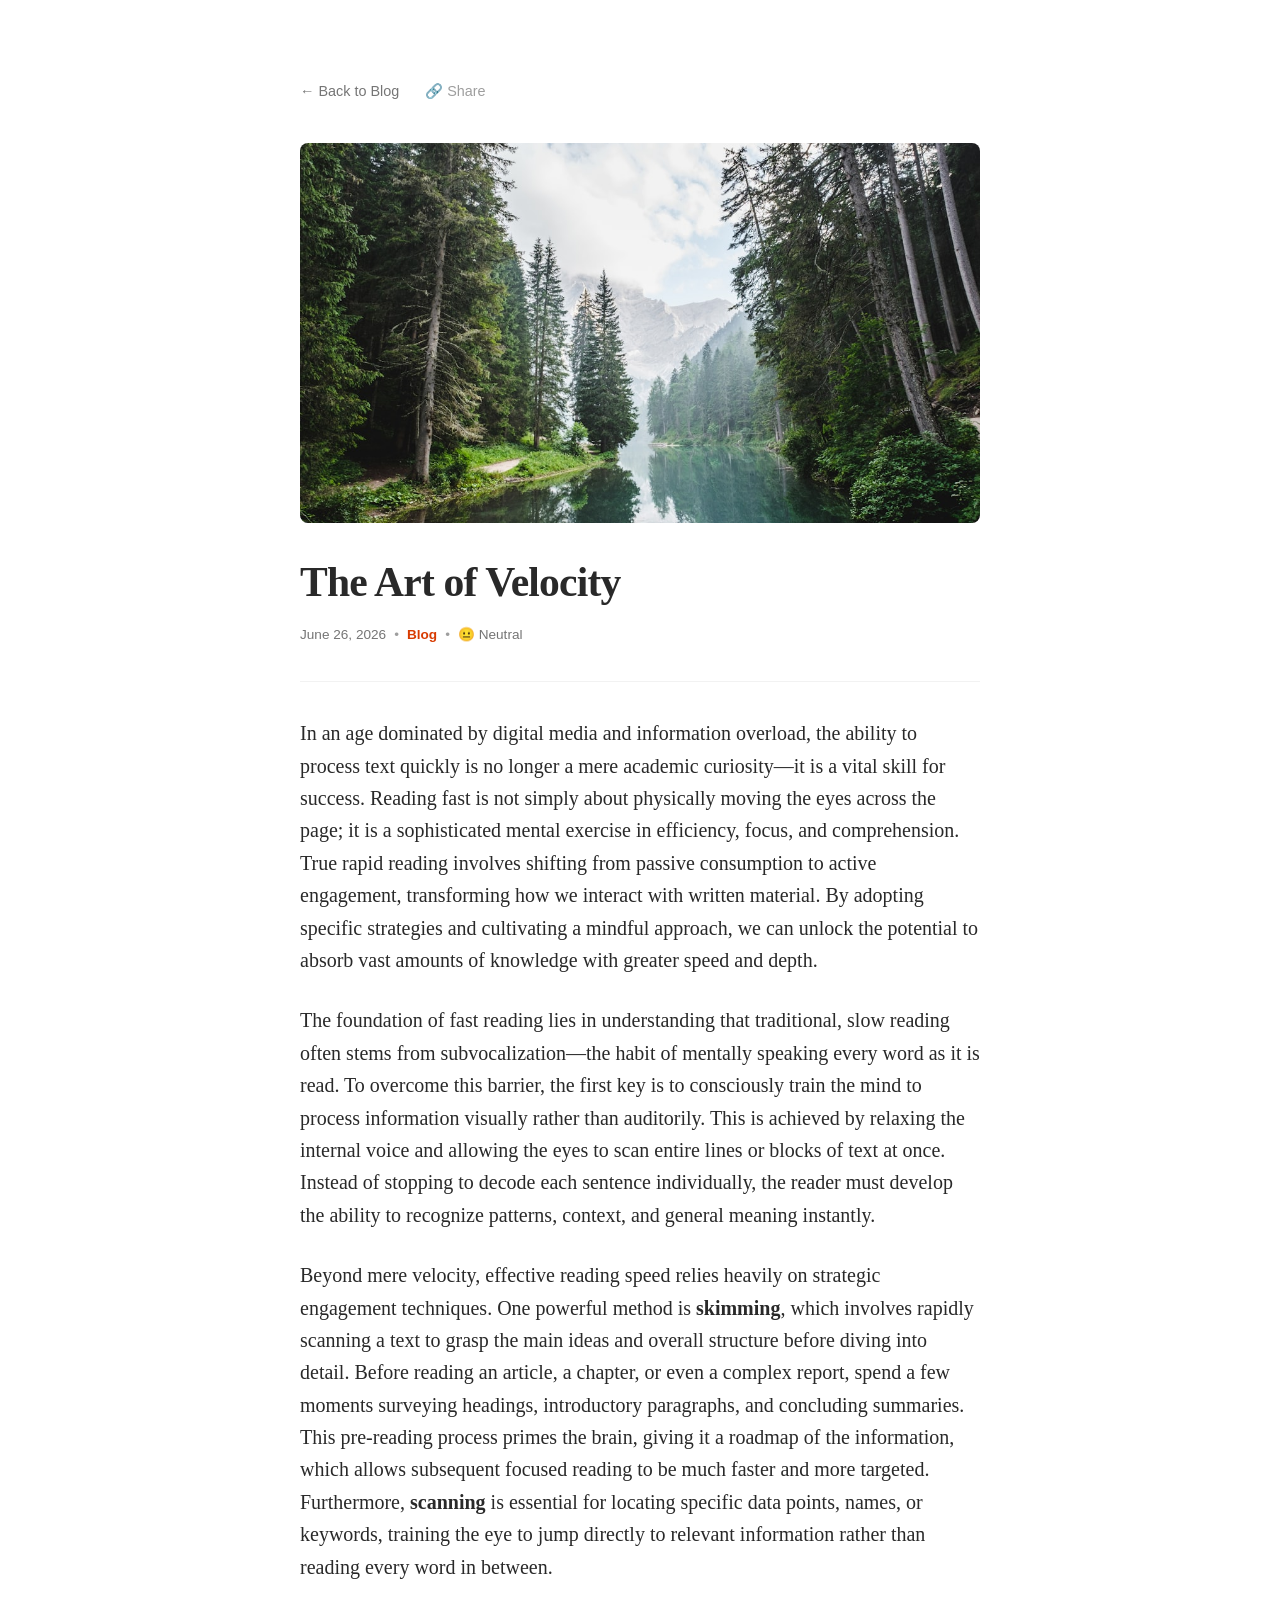
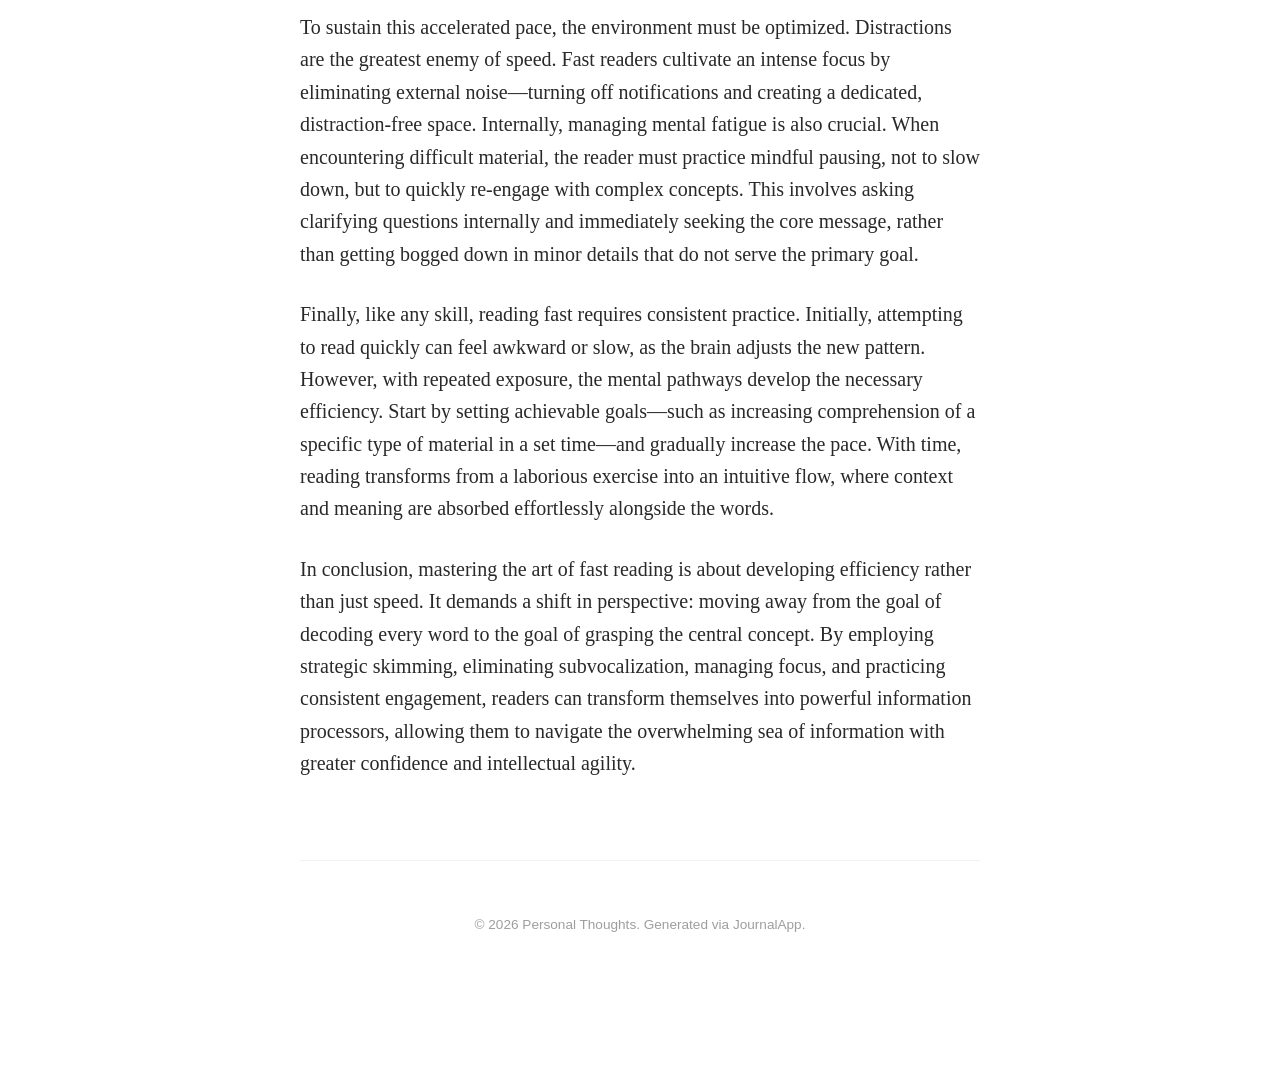
==== commit 5543eae5: "Publish static file posts/post_77d153b5-5b8a-4fb1-9ad9-bec341f481f5.html via JournalApp" ====
--- a/posts/post_77d153b5-5b8a-4fb1-9ad9-bec341f481f5.html
+++ b/posts/post_77d153b5-5b8a-4fb1-9ad9-bec341f481f5.html
@@ -3,7 +3,7 @@
 <head>
     <meta charset="utf-8">
     <meta name="viewport" content="width=device-width, initial-scale=1.0">
-    <title>The Art of Velocity: Mastering the Skill of Fast Reading - Personal Thoughts</title>
+    <title>The Art of Velocity - Personal Thoughts</title>
     <link rel="preconnect" href="https://fonts.googleapis.com">
     <link rel="preconnect" href="https://fonts.gstatic.com" crossorigin>
     <link href="https://fonts.googleapis.com/css2?family=Playfair+Display:ital,wght@0,400..900;1,400..900&family=Plus+Jakarta+Sans:ital,wght@0,200..800;1,200..800&display=swap" rel="stylesheet">
@@ -16,15 +16,15 @@
     </div>
 
     <article class="post-detail">
-        <div class="cover-container"><img class="cover-img" src="https://picsum.photos/seed/77d153b5-5b8a-4fb1-9ad9-bec341f481f5/1200/600" alt="Cover banner"></div>
+        <div class="cover-container"><img class="cover-img" src="../media/cover_77d153b5-5b8a-4fb1-9ad9-bec341f481f5.jpg" alt="Cover banner"></div>
         
         <header class="post-header">
-            <h1 class="post-title-detail">The Art of Velocity: Mastering the Skill of Fast Reading</h1>
+            <h1 class="post-title-detail">The Art of Velocity</h1>
             <div class="post-meta">
-                <span class="post-date">June 28, 2026</span>
+                <span class="post-date">June 26, 2026</span>
                 <span class="post-divider">•</span>
                 <span class="post-category" style="color: #D83B01; font-weight: 600;">Blog</span>
-                
+                 <span class="post-divider">•</span> <span class="post-mood">&#128528; Neutral</span>
             </div>
         </header>
 
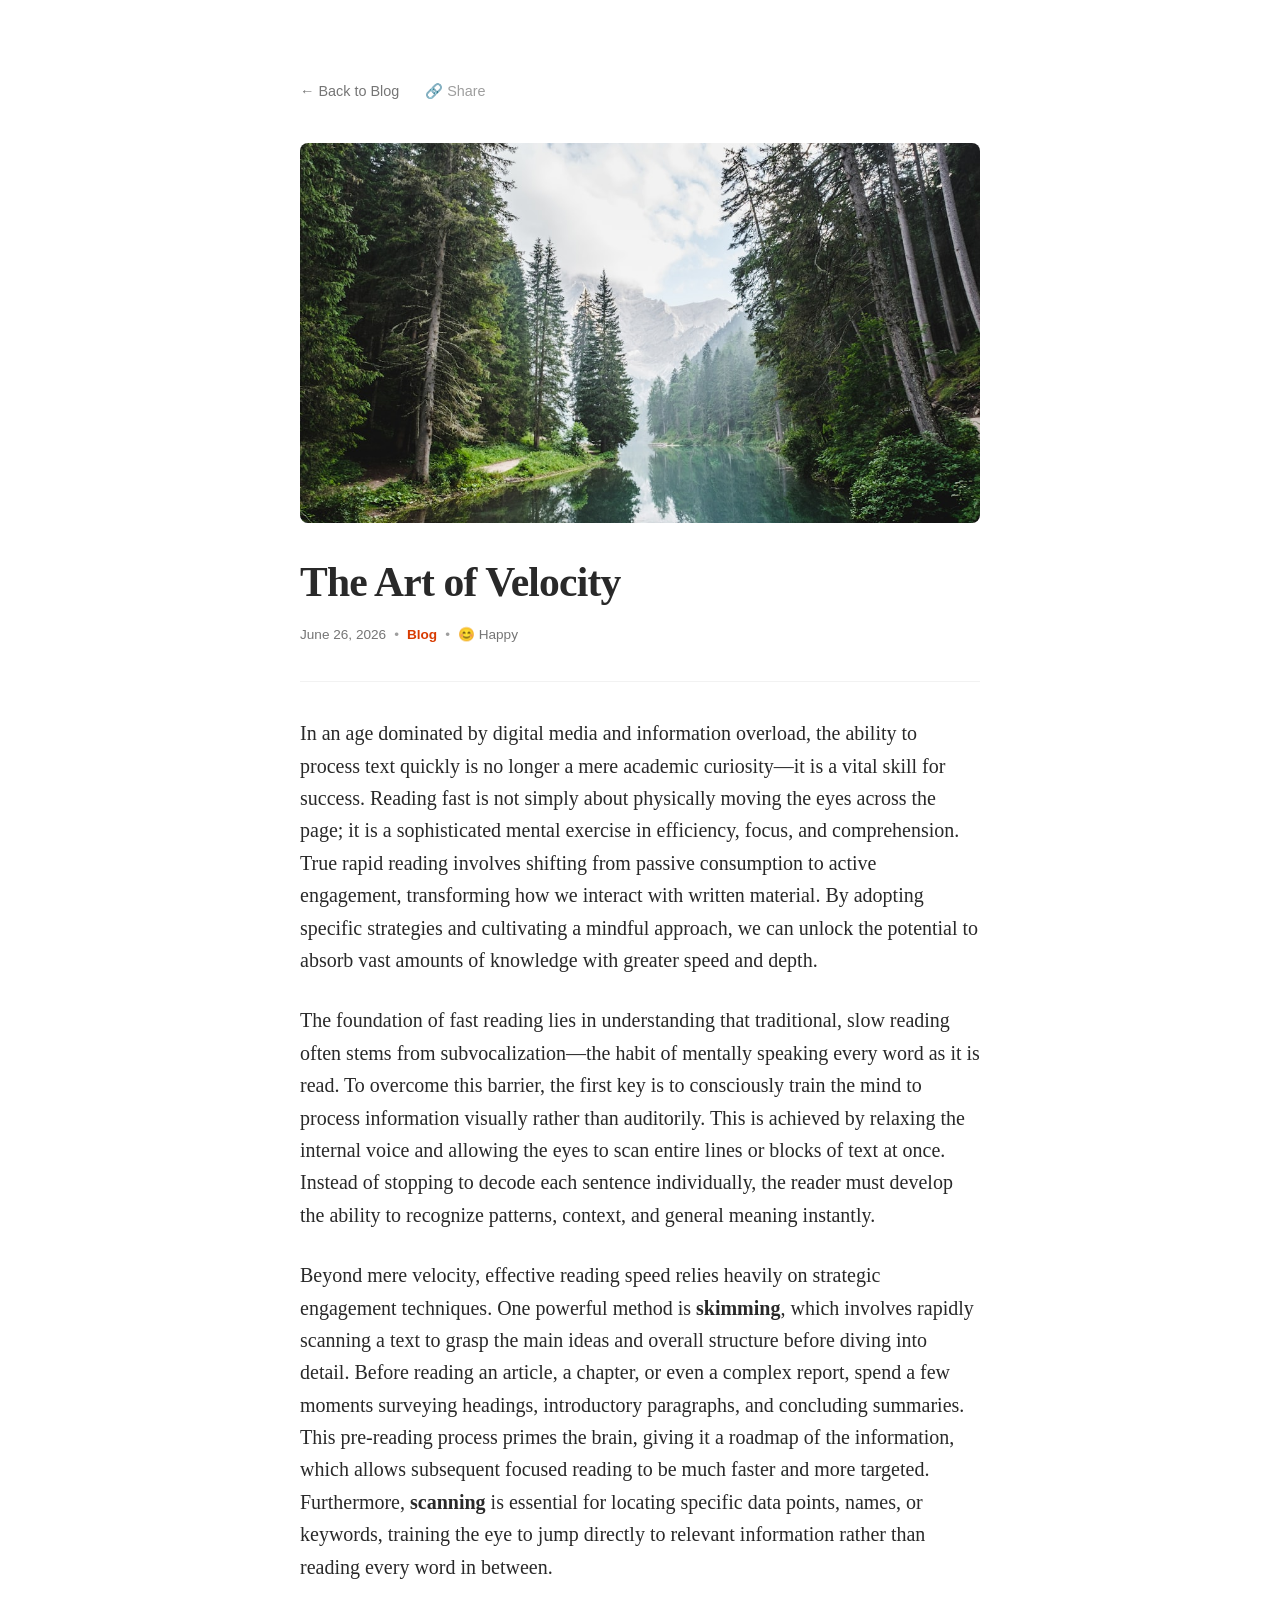
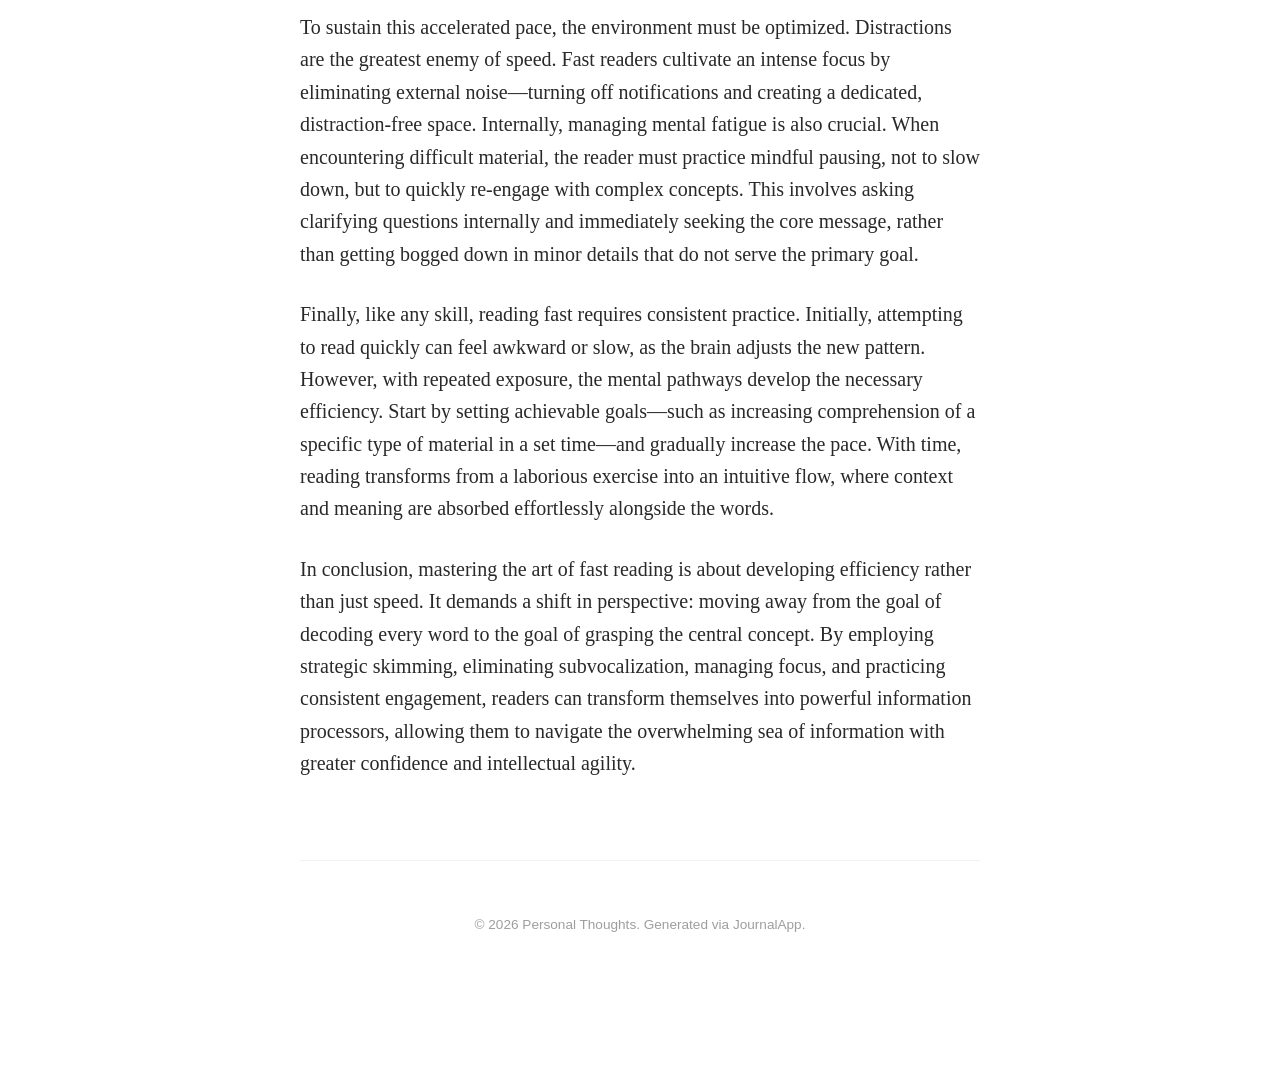
==== commit 1af173cd: "Publish static file posts/post_77d153b5-5b8a-4fb1-9ad9-bec341f481f5.html via JournalApp" ====
--- a/posts/post_77d153b5-5b8a-4fb1-9ad9-bec341f481f5.html
+++ b/posts/post_77d153b5-5b8a-4fb1-9ad9-bec341f481f5.html
@@ -24,7 +24,7 @@
                 <span class="post-date">June 26, 2026</span>
                 <span class="post-divider">•</span>
                 <span class="post-category" style="color: #D83B01; font-weight: 600;">Blog</span>
-                 <span class="post-divider">•</span> <span class="post-mood">&#128528; Neutral</span>
+                 <span class="post-divider">•</span> <span class="post-mood">&#128522; Happy</span>
             </div>
         </header>
 
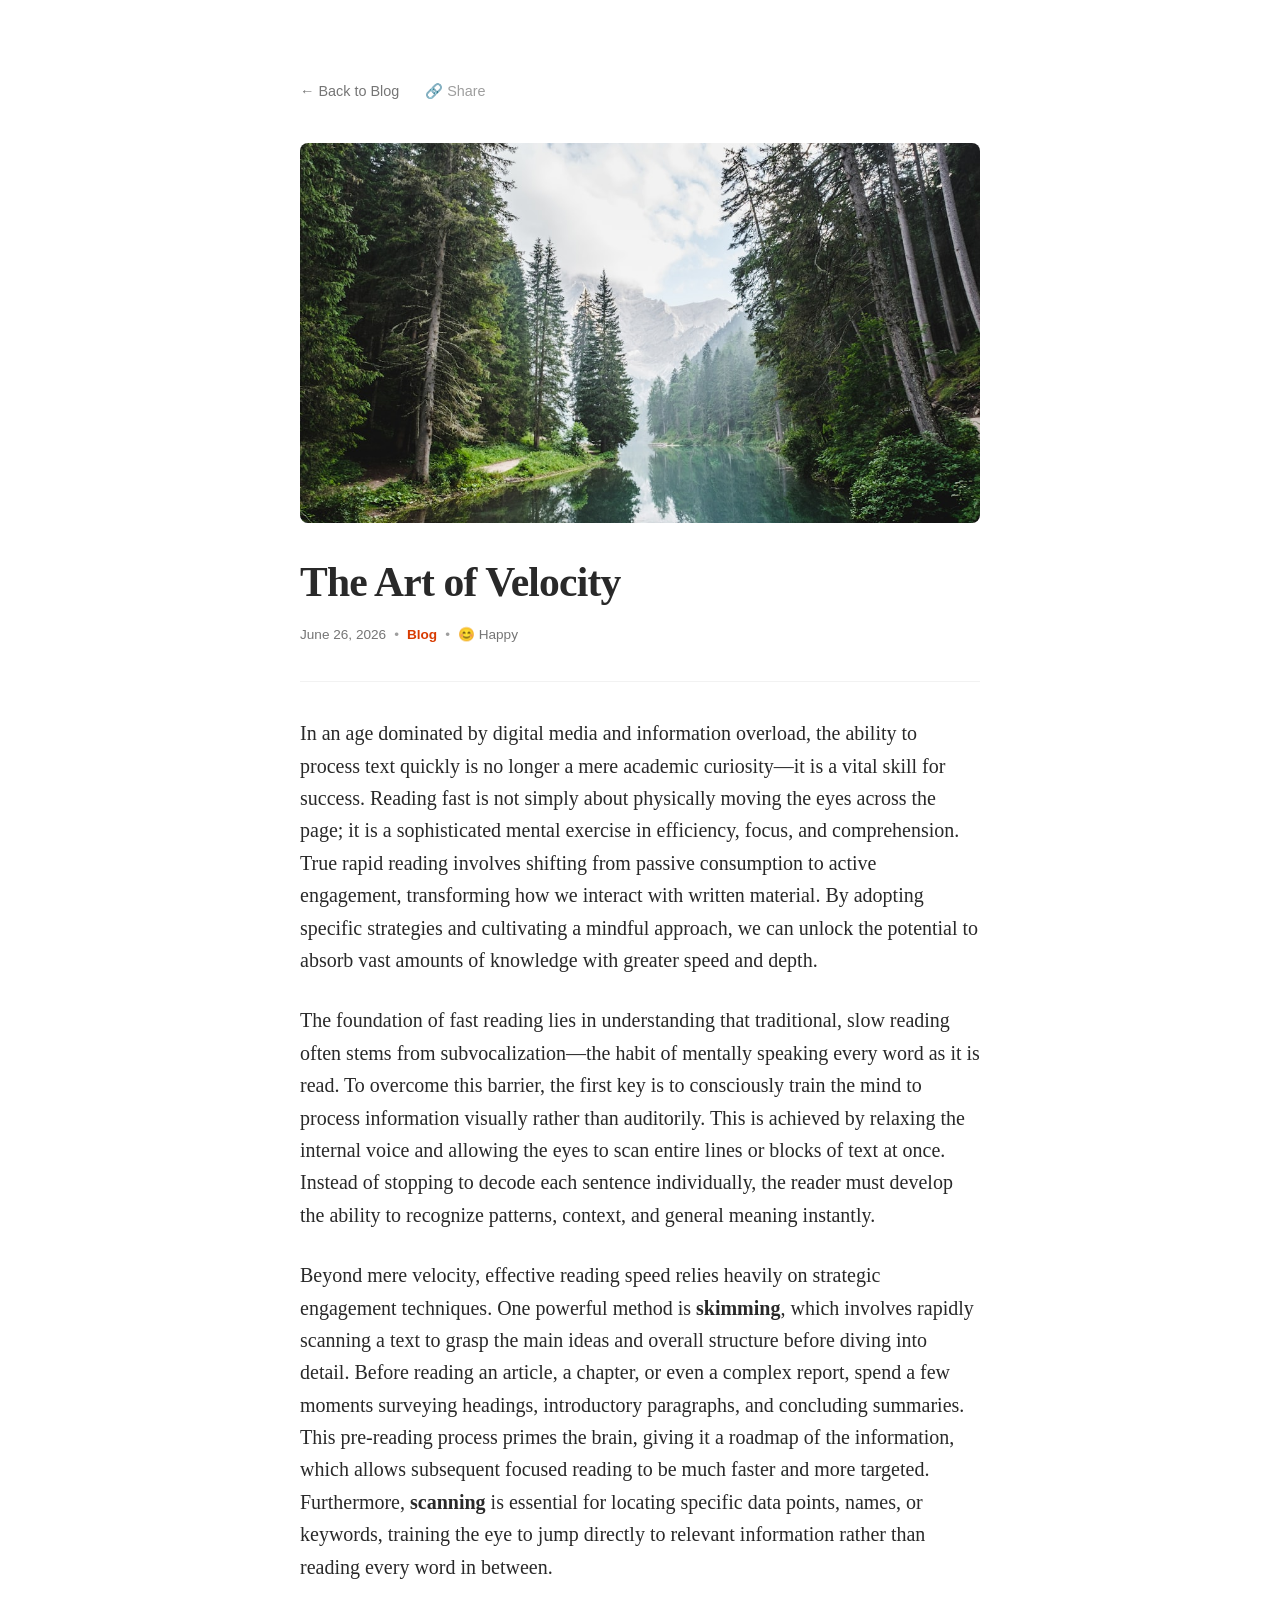
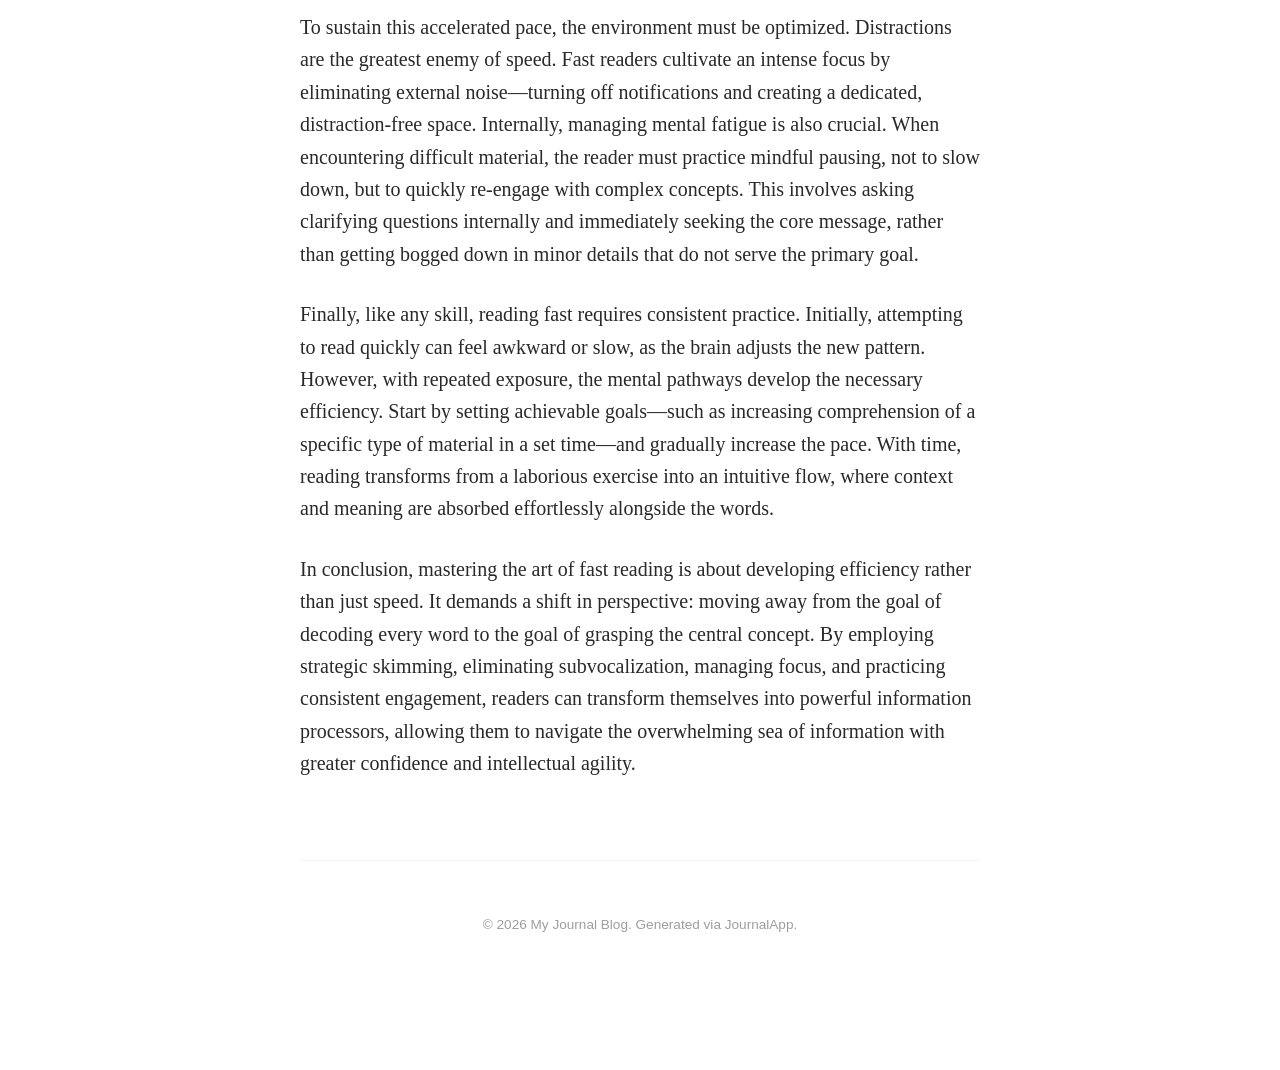
==== commit 3daabd2d: "Publish static file posts/post_77d153b5-5b8a-4fb1-9ad9-bec341f481f5.html via JournalApp" ====
--- a/posts/post_77d153b5-5b8a-4fb1-9ad9-bec341f481f5.html
+++ b/posts/post_77d153b5-5b8a-4fb1-9ad9-bec341f481f5.html
@@ -3,7 +3,7 @@
 <head>
     <meta charset="utf-8">
     <meta name="viewport" content="width=device-width, initial-scale=1.0">
-    <title>The Art of Velocity - Personal Thoughts</title>
+    <title>The Art of Velocity - My Journal Blog</title>
     <link rel="preconnect" href="https://fonts.googleapis.com">
     <link rel="preconnect" href="https://fonts.gstatic.com" crossorigin>
     <link href="https://fonts.googleapis.com/css2?family=Playfair+Display:ital,wght@0,400..900;1,400..900&family=Plus+Jakarta+Sans:ital,wght@0,200..800;1,200..800&display=swap" rel="stylesheet">
@@ -35,7 +35,7 @@
     </article>
 
     <footer>
-        <p>&copy; 2026 Personal Thoughts. Generated via JournalApp.</p>
+        <p>&copy; 2026 My Journal Blog. Generated via JournalApp.</p>
     </footer>
 
     <!-- Overlay Lightbox Container -->
